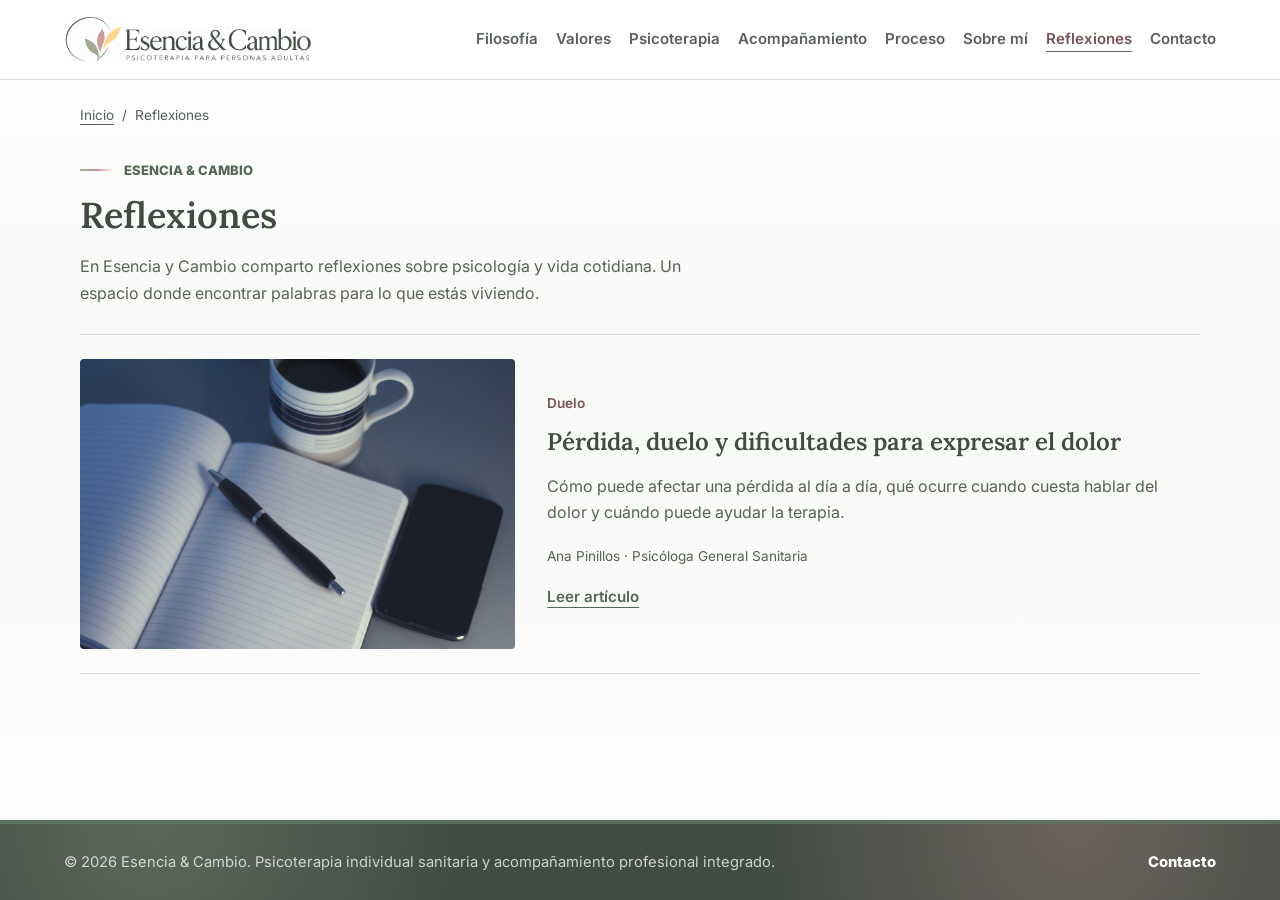
==== reflexiones/index.html @ 80e2c4ee "Añade Reflexiones y mejora la lectura de la web" ====
<!doctype html>
<html lang="es">
  <head>
    <meta charset="utf-8" />
    <meta name="viewport" content="width=device-width, initial-scale=1" />
    <title>Reflexiones sobre psicología y vida cotidiana | Esencia &amp; Cambio</title>
    <meta name="description" content="Reflexiones sobre psicología y vida cotidiana, por Ana Pinillos, Psicóloga General Sanitaria. Un espacio donde encontrar palabras para lo que estás viviendo." />
    <link rel="canonical" href="https://esenciaycambio.com/reflexiones/" />
    <meta property="og:type" content="website" />
    <meta property="og:locale" content="es_ES" />
    <meta property="og:site_name" content="Esencia &amp; Cambio" />
    <meta property="og:title" content="Reflexiones sobre psicología y vida cotidiana | Esencia &amp; Cambio" />
    <meta property="og:description" content="Reflexiones de Ana Pinillos sobre psicología y vida cotidiana. Un espacio donde encontrar palabras para lo que estás viviendo." />
    <meta property="og:url" content="https://esenciaycambio.com/reflexiones/" />
    <meta property="og:image" content="https://esenciaycambio.com/images/foto-cuaderno-proceso.jpg" />
    <meta property="og:image:alt" content="Cuaderno abierto junto a una taza de café." />
    <link rel="preconnect" href="https://fonts.googleapis.com" />
    <link rel="preconnect" href="https://fonts.gstatic.com" crossorigin />
    <link href="https://fonts.googleapis.com/css2?family=Inter:wght@400;500;600;700&family=Lora:wght@500;600&display=swap" rel="stylesheet" />
    <link rel="icon" href="../images/logo-ec-hojas-icono.svg" type="image/svg+xml" />
    <link rel="stylesheet" href="../css/styles-identidad.css?v=20261005" />
    <link rel="stylesheet" href="../css/reflexiones.css?v=20261027" />
    <link rel="stylesheet" href="../css/tipografia.css?v=20261029" />
    <script type="application/ld+json">
      {
        "@context": "https://schema.org",
        "@type": "CollectionPage",
        "@id": "https://esenciaycambio.com/reflexiones/#webpage",
        "url": "https://esenciaycambio.com/reflexiones/",
        "name": "Reflexiones | Esencia & Cambio",
        "description": "Reflexiones de Ana Pinillos sobre psicología y vida cotidiana. Un espacio donde encontrar palabras para lo que estás viviendo.",
        "inLanguage": "es",
        "isPartOf": { "@id": "https://esenciaycambio.com/#website" },
        "mainEntity": {
          "@type": "ItemList",
          "itemListElement": [
            {
              "@type": "ListItem",
              "position": 1,
              "url": "https://esenciaycambio.com/reflexiones/perdida-duelo-expresar-dolor.html",
              "name": "Pérdida, duelo y dificultades para expresar el dolor"
            }
          ]
        }
      }
    </script>
  </head>
  <body class="reflections-page">
    <a class="skip-link" href="#contenido">Saltar al contenido</a>
    <header class="site-header" data-header>
      <a class="brand" href="../index.html" aria-label="Esencia &amp; Cambio. Ir al inicio">
        <img class="brand-logo" src="../images/logo-ec-hojas-horizontal.svg" alt="Esencia &amp; Cambio" />
      </a>
      <button class="menu-toggle" type="button" aria-expanded="false" aria-controls="site-nav">
        <span></span><span></span><span></span>
        <span class="sr-only">Abrir menú</span>
      </button>
      <nav class="site-nav" id="site-nav" aria-label="Navegación principal">
        <a href="../index.html#filosofia">Filosofía</a>
        <a href="../index.html#valores">Valores</a>
        <a href="../index.html#terapia">Psicoterapia</a>
        <a href="../index.html#acompanamiento">Acompañamiento</a>
        <a href="../index.html#proceso">Proceso</a>
        <a href="../index.html#ana">Sobre mí</a>
        <a href="index.html" aria-current="page">Reflexiones</a>
        <a href="../index.html#contacto">Contacto</a>
      </nav>
    </header>
    <main class="reading-main" id="contenido">
      <nav class="breadcrumbs" aria-label="Ruta de navegación">
        <ol>
          <li><a href="../index.html">Inicio</a></li>
          <li aria-current="page">Reflexiones</li>
        </ol>
      </nav>
      <header class="reflections-page-header">
        <p class="section-kicker">Esencia &amp; Cambio</p>
        <h1>Reflexiones</h1>
        <p>En Esencia y Cambio comparto reflexiones sobre psicología y vida cotidiana. Un espacio donde encontrar palabras para lo que estás viviendo.</p>
      </header>
      <article class="reflection-feature" aria-labelledby="reflection-title">
        <a class="reflection-feature-image" href="perdida-duelo-expresar-dolor.html" tabindex="-1" aria-hidden="true">
          <img src="../images/foto-cuaderno-proceso.jpg" alt="" width="1280" height="850" />
        </a>
        <div class="reflection-feature-copy">
          <p class="reflection-category">Duelo</p>
          <h2 id="reflection-title"><a href="perdida-duelo-expresar-dolor.html">Pérdida, duelo y dificultades para expresar el dolor</a></h2>
          <p>Cómo puede afectar una pérdida al día a día, qué ocurre cuando cuesta hablar del dolor y cuándo puede ayudar la terapia.</p>
          <p class="reflection-author">Ana Pinillos · Psicóloga General Sanitaria</p>
          <a class="reading-link" href="perdida-duelo-expresar-dolor.html">Leer artículo<span class="sr-only">: Pérdida, duelo y dificultades para expresar el dolor</span></a>
        </div>
      </article>
    </main>
    <footer class="site-footer">
      <p>© <span data-year></span> Esencia &amp; Cambio. Psicoterapia individual sanitaria y acompañamiento profesional integrado.</p>
      <a href="../index.html#contacto">Contacto</a>
    </footer>
    <script src="../js/script.js"></script>
  </body>
</html>
---- css/styles-identidad.css ----
﻿:root {
  --ink: #414b43;
  --muted: #59615a;
  --soft: #eef2ee;
  --paper: #f7f9f6;
  --white: #ffffff;
  --sage: #e8eee3;
  --aqua: #ffda83;
  --teal: #536757;
  --clay: #617465;
  --gold: #a6b09b;
  --rose: #fff3d8;
  --line: rgba(65, 75, 67, 0.14);
  --shadow: 0 24px 60px rgba(65, 75, 67, 0.12);
  --radius: 8px;
  font-family: "Inter", system-ui, -apple-system, BlinkMacSystemFont, "Segoe UI", sans-serif;
  color: var(--ink);
  background: var(--paper);
}

* {
  box-sizing: border-box;
}

html {
  scroll-behavior: smooth;
}

body {
  margin: 0;
  background: var(--paper);
  color: var(--ink);
  line-height: 1.6;
  overflow-x: hidden;
}

img {
  display: block;
  max-width: 100%;
}

a {
  color: inherit;
}

.sr-only {
  position: absolute;
  width: 1px;
  height: 1px;
  overflow: hidden;
  clip: rect(0, 0, 0, 0);
  white-space: nowrap;
}

.site-header {
  position: sticky;
  top: 0;
  z-index: 20;
  display: flex;
  align-items: center;
  justify-content: space-between;
  min-height: 72px;
  padding: 14px clamp(18px, 5vw, 64px);
  background: rgba(247, 249, 246, 0.94);
  border-bottom: 1px solid transparent;
  backdrop-filter: blur(18px);
  transition: border-color 180ms ease, box-shadow 180ms ease;
}

.site-header.is-scrolled {
  border-color: var(--line);
  box-shadow: 0 10px 30px rgba(65, 75, 67, 0.08);
}

.brand {
  display: inline-flex;
  align-items: center;
  text-decoration: none;
  font-weight: 700;
  letter-spacing: 0;
}

.brand-logo {
  display: block;
  width: clamp(190px, 20vw, 250px);
  height: auto;
}

.brand-word {
  font-family: "Lora", Georgia, serif;
  color: var(--ink);
  font-size: clamp(1.1rem, 2vw, 1.42rem);
  line-height: 1;
}

.brand-word span {
  color: var(--gold);
  font-family: "Inter", system-ui, sans-serif;
  font-weight: 800;
}

.site-nav {
  display: flex;
  align-items: center;
  gap: 24px;
  color: var(--muted);
  font-size: 0.94rem;
  font-weight: 600;
}

.site-nav a {
  text-decoration: none;
}

.site-nav a:hover {
  color: var(--gold);
}

.menu-toggle {
  display: none;
  width: 42px;
  height: 42px;
  border: 1px solid rgba(97, 116, 101, 0.42);
  border-radius: var(--radius);
  background: rgba(247, 249, 246, 0.96);
  align-items: center;
  justify-content: center;
  flex-direction: column;
  gap: 5px;
  box-shadow: 0 8px 22px rgba(65, 75, 67, 0.12);
}

.menu-toggle span:not(.sr-only) {
  width: 18px;
  height: 2px;
  background: var(--ink);
}

.hero {
  position: relative;
  min-height: calc(100vh - 72px);
  display: grid;
  grid-template-columns: minmax(0, 1fr);
  align-items: end;
  padding: clamp(80px, 12vh, 140px) clamp(18px, 5vw, 64px) clamp(28px, 6vw, 64px);
  overflow: hidden;
  isolation: isolate;
}

.hero::after {
  content: "";
  position: absolute;
  inset: 0;
  z-index: -1;
  background:
    linear-gradient(90deg, rgba(247, 249, 246, 0.99) 0%, rgba(247, 249, 246, 0.94) 48%, rgba(247, 249, 246, 0.28) 100%),
    linear-gradient(0deg, rgba(65, 75, 67, 0.16), rgba(97, 116, 101, 0.12));
}

.hero-media {
  position: absolute;
  inset: 0;
  z-index: -2;
  background: var(--sage);
}

.hero-media img {
  width: 100%;
  height: 100%;
  object-fit: cover;
  object-position: center;
  filter: saturate(1.06) contrast(1.08);
}

.hero-content {
  width: min(760px, 100%);
  min-width: 0;
  padding-bottom: clamp(40px, 8vh, 96px);
}

.eyebrow,
.section-kicker {
  margin: 0 0 14px;
  color: var(--teal);
  font-size: 0.82rem;
  font-weight: 800;
  letter-spacing: 0.08em;
  text-transform: uppercase;
}

h1,
h2,
h3,
p {
  margin-top: 0;
  overflow-wrap: break-word;
}

h1,
h2 {
  font-family: "Lora", Georgia, serif;
  line-height: 1.08;
  font-weight: 600;
  letter-spacing: 0;
  overflow-wrap: anywhere;
}

h1 {
  max-width: 760px;
  margin-bottom: 24px;
  font-size: clamp(3rem, 8vw, 6.8rem);
}

h2 {
  font-size: clamp(1.9rem, 3.6vw, 3.25rem);
}

h3 {
  font-size: 1.1rem;
  line-height: 1.3;
}

.hero-copy {
  max-width: 650px;
  margin-bottom: 30px;
  color: var(--muted);
  font-size: clamp(1.05rem, 2vw, 1.25rem);
}

.hero-actions {
  display: flex;
  flex-wrap: wrap;
  gap: 12px;
}

.button {
  display: inline-flex;
  align-items: center;
  justify-content: center;
  min-height: 48px;
  padding: 0 20px;
  border: 1px solid transparent;
  border-radius: var(--radius);
  font-weight: 800;
  text-decoration: none;
  text-align: center;
  cursor: pointer;
  transition: transform 160ms ease, background 160ms ease, border-color 160ms ease;
}

.button:hover {
  transform: translateY(-1px);
}

.button.primary {
  background: var(--ink);
  color: white;
}

.button.secondary {
  background: rgba(247, 249, 246, 0.94);
  border-color: rgba(97, 116, 101, 0.38);
  color: var(--ink);
}

.button.dark {
  background: var(--ink);
  color: white;
  white-space: nowrap;
}

.hero-note {
  position: absolute;
  right: clamp(18px, 5vw, 64px);
  bottom: clamp(20px, 4vw, 44px);
  width: min(360px, calc(100% - 36px));
  padding: 18px;
  border-left: 4px solid var(--clay);
  background: linear-gradient(135deg, rgba(247, 249, 246, 0.98), rgba(232, 238, 227, 0.88));
  box-shadow: var(--shadow);
}

.hero-note strong,
.hero-note span {
  display: block;
}

.hero-note span {
  color: var(--muted);
}

.section {
  padding: clamp(56px, 8vw, 104px) clamp(18px, 5vw, 64px);
}

.sheet {
  padding-block: clamp(56px, 8vw, 96px);
}

.sheet-divider {
  height: 1px;
  margin: clamp(34px, 5vw, 58px) 0;
  background: linear-gradient(90deg, transparent, rgba(97, 116, 101, 0.65), transparent);
}

.intro-grid {
  display: grid;
  grid-template-columns: minmax(0, 1.1fr) minmax(280px, 0.9fr);
  gap: clamp(28px, 6vw, 88px);
  align-items: start;
}

.intro-grid > *,
.therapy > *,
.about > *,
.contact > *,
.workspace > *,
.services-layout > * {
  min-width: 0;
}

.workspace {
  display: grid;
  grid-template-columns: minmax(0, 0.95fr) minmax(300px, 0.8fr);
  gap: clamp(28px, 6vw, 88px);
  align-items: center;
  background:
    linear-gradient(135deg, rgba(97, 116, 101, 0.14) 0%, rgba(232, 238, 227, 0.36) 42%, rgba(255, 255, 255, 0.9) 100%),
    var(--paper);
}

.workspace-photo,
.section-photo,
.about-photo {
  position: relative;
  overflow: hidden;
  margin: 0;
  border-radius: var(--radius);
  background: var(--ink);
  box-shadow: var(--shadow);
}

.workspace-photo img,
.section-photo img,
.about-photo img {
  width: 100%;
  height: 100%;
  min-height: 340px;
  object-fit: cover;
  filter: saturate(1.04) contrast(1.04);
}

.workspace-photo::after,
.section-photo::after,
.about-photo::after {
  content: "";
  position: absolute;
  inset: 0;
  background: linear-gradient(180deg, rgba(65, 75, 67, 0), rgba(65, 75, 67, 0.26));
  pointer-events: none;
}

figcaption {
  position: absolute;
  left: 16px;
  bottom: 14px;
  z-index: 1;
  width: min(330px, calc(100% - 32px));
  color: rgba(255, 255, 255, 0.82);
  font-size: 0.78rem;
  line-height: 1.35;
}

.workspace-copy p {
  color: var(--muted);
  font-size: 1.06rem;
}

.workspace-points {
  display: flex;
  flex-wrap: wrap;
  gap: 10px;
  margin-top: 24px;
}

.workspace-points span {
  padding: 9px 12px;
  border-radius: 999px;
  background: var(--paper);
  color: var(--teal);
  font-size: 0.9rem;
  font-weight: 800;
}

.intro-grid p,
.section-heading p,
.therapy-copy p,
.about p,
.contact-copy p {
  color: var(--muted);
  font-size: 1.05rem;
}

.band {
  background:
    linear-gradient(145deg, rgba(232, 238, 227, 0.44) 0%, rgba(97, 116, 101, 0.12) 36%, rgba(255, 255, 255, 0.94) 100%),
    var(--paper);
}

.services-layout {
  display: grid;
  grid-template-columns: minmax(0, 1fr) minmax(260px, 420px);
  gap: clamp(24px, 5vw, 64px);
  align-items: end;
  margin-bottom: 42px;
}

.section-heading {
  width: min(850px, 100%);
  margin-bottom: 42px;
}

.section-heading.compact {
  margin-bottom: 32px;
}

.services-layout .section-heading {
  margin-bottom: 0;
}

.section-photo.small img {
  min-height: 300px;
}

.cards {
  display: grid;
  gap: 18px;
}

.cards.three {
  grid-template-columns: repeat(3, minmax(0, 1fr));
}

.cards.two {
  grid-template-columns: repeat(2, minmax(0, 1fr));
  margin-top: 18px;
}

.card {
  min-height: 292px;
  padding: 26px;
  border: 1px solid var(--line);
  border-radius: var(--radius);
  background:
    linear-gradient(180deg, rgba(255, 255, 255, 0.96), rgba(247, 249, 246, 0.88)),
    var(--white);
}

.card.low {
  min-height: 220px;
}

.service-duo {
  display: grid;
  grid-template-columns: repeat(2, minmax(0, 1fr));
  gap: 18px;
}

.service-card {
  min-height: 360px;
  padding: clamp(24px, 4vw, 36px);
  border: 1px solid var(--line);
  border-radius: var(--radius);
  background:
    linear-gradient(180deg, rgba(255, 255, 255, 0.96), rgba(247, 249, 246, 0.9)),
    var(--white);
  box-shadow: 0 18px 42px rgba(65, 75, 67, 0.08);
}

.service-card h3 {
  margin-bottom: 16px;
  font-family: "Lora", Georgia, serif;
  font-size: clamp(1.35rem, 2vw, 1.82rem);
  line-height: 1.14;
}

.service-card p {
  color: var(--muted);
  font-size: 1.02rem;
}

.service-tag {
  display: inline-flex;
  margin-bottom: 30px;
  color: var(--clay);
  font-weight: 800;
  letter-spacing: 0.06em;
  text-transform: uppercase;
  font-size: 0.78rem;
}

.service-list {
  display: grid;
  gap: 10px;
  margin: 24px 0 0;
  padding: 0;
  list-style: none;
}

.service-list li {
  padding-left: 18px;
  border-left: 3px solid rgba(97, 116, 101, 0.48);
  color: var(--muted);
}

.card-number {
  display: inline-flex;
  margin-bottom: 42px;
  color: var(--clay);
  font-weight: 800;
}

.card p,
.steps p,
.therapy-panel li,
.access-strip p,
.form-note {
  color: var(--muted);
}

.access-strip {
  display: flex;
  align-items: center;
  justify-content: space-between;
  gap: 24px;
  margin-top: 22px;
  padding: 26px;
  border-radius: var(--radius);
  border: 1px solid rgba(97, 116, 101, 0.24);
  background: linear-gradient(135deg, rgba(255, 255, 255, 0.96), rgba(232, 238, 227, 0.72) 54%, rgba(247, 249, 246, 0.96));
}

.philosophy {
  background:
    linear-gradient(135deg, rgba(97, 116, 101, 0.16) 0%, rgba(255, 255, 255, 0.92) 62%),
    var(--paper);
}

.values {
  background:
    linear-gradient(135deg, rgba(232, 238, 227, 0.56) 0%, rgba(97, 116, 101, 0.14) 45%, rgba(255, 255, 255, 0.94) 100%),
    var(--paper);
}

.value-grid,
.trust-grid {
  display: grid;
  grid-template-columns: repeat(5, minmax(0, 1fr));
  gap: 1px;
  overflow: hidden;
  border: 1px solid var(--line);
  border-radius: var(--radius);
  background: var(--line);
}

.value-grid article,
.trust-grid article {
  min-height: 216px;
  padding: 24px;
  background:
    linear-gradient(180deg, rgba(255, 255, 255, 0.96), rgba(247, 249, 246, 0.82)),
    var(--white);
}

.value-grid span {
  display: inline-flex;
  margin-bottom: 34px;
  color: var(--clay);
  font-weight: 800;
}

.value-grid h3,
.trust-grid h3 {
  margin-bottom: 10px;
}

.value-grid p,
.trust-grid p {
  color: var(--muted);
}

.quote-row {
  display: grid;
  grid-template-columns: minmax(0, 1fr) minmax(260px, 420px);
  gap: clamp(24px, 5vw, 64px);
  align-items: stretch;
}

blockquote {
  margin: 0;
  padding: clamp(28px, 5vw, 46px);
  border-left: 4px solid var(--clay);
  border-radius: var(--radius);
  background: linear-gradient(135deg, rgba(232, 238, 227, 0.58), rgba(255, 255, 255, 0.92));
  color: var(--ink);
  font-family: "Lora", Georgia, serif;
  font-size: clamp(1.35rem, 2.4vw, 2.18rem);
  line-height: 1.16;
}

.reflection-list {
  display: grid;
  gap: 12px;
}

.reflection-list p {
  display: flex;
  align-items: center;
  min-height: 74px;
  margin: 0;
  padding: 18px;
  border: 1px solid var(--line);
  border-radius: var(--radius);
  color: var(--teal);
  font-weight: 800;
  background: linear-gradient(135deg, rgba(232, 238, 227, 0.86), rgba(255, 255, 255, 0.95));
}

.access-strip h3,
.access-strip p {
  margin-bottom: 0;
}

.access-strip h3 {
  margin-bottom: 6px;
}

.process {
  background:
    linear-gradient(145deg, rgba(232, 238, 227, 0.4) 0%, rgba(97, 116, 101, 0.12) 42%, rgba(255, 255, 255, 0.95) 100%),
    var(--paper);
}

.steps {
  display: grid;
  grid-template-columns: repeat(4, minmax(0, 1fr));
  gap: 1px;
  border: 1px solid var(--line);
  border-radius: var(--radius);
  overflow: hidden;
  background: var(--line);
}

.steps article {
  min-height: 250px;
  padding: 26px;
  background: var(--paper);
}

.steps span {
  display: inline-flex;
  align-items: center;
  justify-content: center;
  width: 36px;
  height: 36px;
  margin-bottom: 36px;
  border-radius: 50%;
  background: var(--gold);
  color: var(--ink);
  font-weight: 800;
}

.phase-grid {
  display: grid;
  grid-template-columns: repeat(4, minmax(0, 1fr));
  gap: 18px;
}

.phase-grid article {
  position: relative;
  min-height: 252px;
  padding: 28px;
  border-radius: var(--radius);
  border: 1px solid var(--line);
  background:
    linear-gradient(180deg, rgba(255, 255, 255, 0.94), rgba(232, 238, 227, 0.3)),
    var(--white);
  overflow: hidden;
}

.phase-grid article::after {
  content: "";
  position: absolute;
  right: -42px;
  bottom: -42px;
  width: 130px;
  height: 130px;
  border: 1px solid rgba(166, 176, 155, 0.55);
  border-radius: 50%;
}

.phase-grid span {
  display: inline-flex;
  margin-bottom: 42px;
  color: var(--clay);
  font-weight: 800;
}

.phase-grid p {
  color: var(--muted);
}

.method-strip {
  display: grid;
  grid-template-columns: repeat(3, minmax(0, 1fr));
  gap: 1px;
  overflow: hidden;
  margin-top: 20px;
  border: 1px solid var(--line);
  border-radius: var(--radius);
  background: var(--line);
}

.method-strip article {
  padding: 24px;
  background: var(--ink);
  color: white;
}

.method-strip h3 {
  margin-bottom: 8px;
}

.method-strip p {
  color: rgba(255, 255, 255, 0.88);
}

.therapy {
  display: grid;
  grid-template-columns: minmax(0, 1fr) minmax(280px, 420px);
  gap: clamp(28px, 6vw, 88px);
  align-items: center;
  background:
    linear-gradient(135deg, rgba(232, 238, 227, 0.42) 0%, rgba(255, 255, 255, 0.94) 54%, rgba(232, 238, 227, 0.36) 100%),
    var(--paper);
  color: var(--ink);
}

.therapy .section-kicker {
  color: var(--teal);
}

.therapy-copy p {
  color: var(--muted);
}

.therapy-panel {
  padding: 18px 24px 26px;
  border: 1px solid var(--line);
  border-radius: var(--radius);
  background:
    linear-gradient(180deg, rgba(255, 255, 255, 0.98), rgba(247, 249, 246, 0.92)),
    var(--white);
  box-shadow: var(--shadow);
}

.therapy-illustration {
  margin: 0 0 20px;
  border-radius: var(--radius);
  overflow: hidden;
  border: 1px solid rgba(97, 116, 101, 0.16);
}

.therapy-illustration img {
  width: 100%;
  min-height: 220px;
  object-fit: cover;
  object-position: center;
}

.therapy-panel ul {
  margin: 0;
  padding-left: 20px;
}

.therapy-panel li + li {
  margin-top: 12px;
}

.about {
  display: grid;
  grid-template-columns: minmax(280px, 420px) minmax(0, 1fr);
  gap: clamp(28px, 6vw, 88px);
  align-items: center;
}

.trust {
  background:
    linear-gradient(135deg, rgba(232, 238, 227, 0.36) 0%, rgba(255, 255, 255, 0.9) 58%, rgba(232, 238, 227, 0.34) 100%),
    var(--paper);
}

.trust-grid {
  grid-template-columns: repeat(3, minmax(0, 1fr));
}

.trust-grid article {
  min-height: 220px;
}

.about-photo img {
  min-height: 520px;
  object-position: center;
}

.credentials {
  display: flex;
  flex-wrap: wrap;
  gap: 10px;
  margin-top: 24px;
}

.credentials span {
  padding: 8px 12px;
  border: 1px solid var(--line);
  border-radius: 999px;
  background: var(--paper);
  color: var(--teal);
  font-size: 0.9rem;
  font-weight: 800;
}

.contact {
  display: grid;
  grid-template-columns: minmax(0, 0.8fr) minmax(320px, 0.9fr);
  gap: clamp(28px, 6vw, 88px);
  background:
    linear-gradient(135deg, rgba(97, 116, 101, 0.18) 0%, rgba(232, 238, 227, 0.32) 46%, rgba(255, 255, 255, 0.96) 100%),
    var(--paper);
}

.contact-details {
  display: grid;
  gap: 8px;
  margin-top: 28px;
  color: var(--ink);
  font-weight: 800;
}

.contact-form {
  display: grid;
  gap: 16px;
  padding: 28px;
  border: 1px solid var(--line);
  border-radius: var(--radius);
  background:
    linear-gradient(180deg, rgba(255, 255, 255, 0.98), rgba(247, 249, 246, 0.88)),
    var(--white);
  box-shadow: var(--shadow);
}

label {
  display: grid;
  gap: 7px;
  font-size: 0.92rem;
  font-weight: 800;
}

input,
select,
textarea {
  width: 100%;
  border: 1px solid var(--line);
  border-radius: var(--radius);
  background: white;
  color: var(--ink);
  font: inherit;
  padding: 13px 12px;
}

textarea {
  resize: vertical;
}

input:focus,
select:focus,
textarea:focus {
  outline: 3px solid rgba(97, 116, 101, 0.28);
  border-color: var(--teal);
}

.form-note {
  margin-bottom: 0;
  font-size: 0.9rem;
}

.site-footer {
  display: flex;
  align-items: center;
  justify-content: space-between;
  gap: 18px;
  padding: 26px clamp(18px, 5vw, 64px);
  background: var(--ink);
  color: rgba(255, 255, 255, 0.75);
  font-size: 0.92rem;
}

.site-footer p {
  margin: 0;
}

.site-footer a {
  color: white;
  font-weight: 800;
  text-decoration: none;
}

@media (max-width: 980px) {
  .site-nav {
    position: absolute;
    top: 72px;
    left: 18px;
    right: 18px;
    display: none;
    flex-direction: column;
    align-items: stretch;
    gap: 0;
    padding: 8px;
    border: 1px solid var(--line);
    border-radius: var(--radius);
    background: var(--paper);
    box-shadow: var(--shadow);
  }

  .site-nav.is-open {
    display: flex;
  }

  .site-nav a {
    padding: 12px;
  }

  .menu-toggle {
    display: inline-flex;
  }

  .hero {
    min-height: 760px;
  }

  .hero::after {
    background:
      linear-gradient(180deg, rgba(255, 255, 255, 0.97) 0%, rgba(255, 255, 255, 0.86) 58%, rgba(255, 255, 255, 0.55) 100%),
      linear-gradient(0deg, rgba(65, 75, 67, 0.24), rgba(65, 75, 67, 0));
  }

  .hero-content {
    padding-bottom: 150px;
  }

  .intro-grid,
  .workspace,
  .services-layout,
  .therapy,
  .about,
  .contact {
    grid-template-columns: 1fr;
  }

  .cards.three,
  .cards.two,
  .service-duo,
  .value-grid,
  .trust-grid,
  .phase-grid,
  .method-strip,
  .steps {
    grid-template-columns: repeat(2, minmax(0, 1fr));
  }

  .quote-row {
    grid-template-columns: 1fr;
  }
}

@media (max-width: 680px) {
  .brand-logo {
    width: 190px;
  }

  .brand-word {
    font-size: 1.08rem;
  }

  .hero {
    min-height: 720px;
    padding-top: 64px;
  }

  .hero-content,
  .intro-grid > *,
  .workspace > *,
  .services-layout > *,
  .therapy > *,
  .about > *,
  .contact > * {
    width: 100%;
    max-width: 318px;
  }

  h1 {
    font-size: 2.75rem;
  }

  h2 {
    font-size: 2rem;
  }

  .eyebrow,
  .section-kicker {
    font-size: 0.76rem;
    overflow-wrap: anywhere;
  }

  .hero-actions,
  .access-strip,
  .site-footer {
    align-items: stretch;
    flex-direction: column;
  }

  .hero-note {
    left: 18px;
    right: auto;
    width: min(318px, calc(100vw - 48px));
  }

  .menu-toggle {
    position: fixed;
    top: 15px;
    right: 18px;
    z-index: 30;
  }

  .cards.three,
  .cards.two,
  .service-duo,
  .value-grid,
  .trust-grid,
  .phase-grid,
  .method-strip,
  .steps {
    grid-template-columns: 1fr;
  }

  .card,
  .service-card,
  .value-grid article,
  .trust-grid article,
  .phase-grid article,
  .steps article {
    min-height: auto;
  }

  .card-number,
  .phase-grid span,
  .steps span {
    margin-bottom: 20px;
  }

  .contact-form,
  .therapy-panel,
  .access-strip {
    padding: 20px;
  }

  .workspace-photo img,
  .section-photo img,
  .about-photo img {
    min-height: 260px;
  }

  figcaption {
    position: static;
    width: auto;
    padding: 12px 14px;
    background: rgba(65, 75, 67, 0.92);
  }
}
/* Refuerzo visual negro y oro - julio 2026 */
:root {
  --ink: #414b43;
  --muted: #59615a;
  --soft: #eef2ee;
  --paper: #f7f9f6;
  --white: #ffffff;
  --sage: #e8eee3;
  --teal: #536757;
  --clay: #617465;
  --gold: #a6b09b;
  --line: rgba(65, 75, 67, 0.18);
  --shadow: 0 22px 54px rgba(65, 75, 67, 0.16);
}

body {
  background:
    linear-gradient(180deg, #ffffff 0%, #f7f9f6 44%, #ffffff 100%);
}

.site-header {
  background: rgba(255, 255, 255, 0.96);
  border-bottom-color: rgba(97, 116, 101, 0.26);
}

.site-header.is-scrolled {
  border-color: rgba(97, 116, 101, 0.38);
  box-shadow: 0 12px 34px rgba(65, 75, 67, 0.12);
}

.hero::after {
  background:
    linear-gradient(90deg, rgba(255, 255, 255, 0.96) 0%, rgba(255, 255, 255, 0.86) 45%, rgba(255, 255, 255, 0.16) 100%),
    linear-gradient(0deg, rgba(65, 75, 67, 0.22), rgba(97, 116, 101, 0.1));
}

.hero-content {
  position: relative;
}

.hero-content::before {
  content: "";
  position: absolute;
  left: 0;
  top: -22px;
  width: 112px;
  height: 4px;
  background: linear-gradient(90deg, var(--gold), rgba(97, 116, 101, 0));
}

.hero .eyebrow {
  color: #536757;
}

.button.primary,
.button.dark {
  background: linear-gradient(135deg, #414b43 0%, #414b43 100%);
  border-color: rgba(97, 116, 101, 0.48);
  box-shadow: 0 12px 28px rgba(65, 75, 67, 0.18);
}

.button.secondary {
  background: rgba(255, 255, 255, 0.9);
  border-color: rgba(97, 116, 101, 0.58);
  box-shadow: 0 10px 24px rgba(65, 75, 67, 0.08);
}

.section-kicker {
  display: inline-flex;
  align-items: center;
  gap: 10px;
  color: #536757;
}

.section-kicker::before {
  content: "";
  width: 34px;
  height: 2px;
  background: linear-gradient(90deg, var(--gold), rgba(97, 116, 101, 0));
}

.section-heading {
  position: relative;
  padding-left: clamp(16px, 2vw, 24px);
  border-left: 4px solid rgba(97, 116, 101, 0.82);
}

.section-heading h2,
.intro-grid h2,
.workspace-copy h2,
.about h2,
.contact-copy h2 {
  color: #414b43;
}

.sheet {
  background: linear-gradient(180deg, #ffffff 0%, #f7f9f6 100%);
}

.sheet-divider {
  height: 2px;
  background: linear-gradient(90deg, transparent, rgba(97, 116, 101, 0.92), rgba(65, 75, 67, 0.22), transparent);
}

.workspace {
  padding: clamp(22px, 4vw, 36px);
  border: 1px solid rgba(97, 116, 101, 0.26);
  border-left: 5px solid rgba(97, 116, 101, 0.8);
  background:
    linear-gradient(135deg, rgba(255, 255, 255, 0.98) 0%, rgba(232, 238, 227, 0.68) 48%, rgba(255, 255, 255, 0.96) 100%);
  box-shadow: 0 18px 46px rgba(65, 75, 67, 0.09);
}

.workspace-points span,
.credentials span {
  background: #414b43;
  color: #ffffff;
  border-color: rgba(97, 116, 101, 0.42);
}

.band,
.process,
.trust,
.contact,
.philosophy {
  border-top: 1px solid rgba(97, 116, 101, 0.22);
  border-bottom: 1px solid rgba(65, 75, 67, 0.06);
}

.band {
  background:
    linear-gradient(90deg, rgba(65, 75, 67, 0.96) 0, rgba(65, 75, 67, 0.96) 10px, transparent 10px),
    linear-gradient(145deg, rgba(255, 255, 255, 0.98) 0%, rgba(232, 238, 227, 0.54) 48%, rgba(255, 255, 255, 0.94) 100%);
}

.process {
  background:
    linear-gradient(180deg, #ffffff 0%, rgba(232, 238, 227, 0.52) 100%);
}

.trust,
.contact {
  background:
    linear-gradient(135deg, rgba(255, 255, 255, 0.98) 0%, rgba(232, 238, 227, 0.5) 56%, rgba(255, 255, 255, 0.98) 100%);
}

.service-card,
.value-grid article,
.trust-grid article,
.phase-grid article,
.contact-form {
  background:
    linear-gradient(180deg, rgba(255, 255, 255, 1), rgba(247, 249, 246, 0.96));
  border-color: rgba(65, 75, 67, 0.14);
  box-shadow: 0 16px 38px rgba(65, 75, 67, 0.1);
}

.service-card,
.contact-form {
  border-top: 4px solid rgba(97, 116, 101, 0.88);
}

.service-card h3,
.value-grid h3,
.trust-grid h3,
.phase-grid h3,
.method-strip h3 {
  color: #414b43;
}

.service-tag,
.value-grid span,
.phase-grid span,
.card-number {
  color: #536757;
}

.service-list li {
  border-left-color: rgba(97, 116, 101, 0.86);
}

.value-grid,
.trust-grid,
.method-strip {
  border-color: rgba(97, 116, 101, 0.28);
  background: rgba(97, 116, 101, 0.28);
}

.value-grid span,
.phase-grid span {
  display: inline-flex;
  align-items: center;
  justify-content: center;
  min-width: 38px;
  height: 38px;
  padding: 0 10px;
  border: 1px solid rgba(97, 116, 101, 0.42);
  background: #414b43;
  color: #e8eee3;
}

blockquote {
  border-left-color: rgba(97, 116, 101, 0.92);
  background:
    linear-gradient(135deg, rgba(65, 75, 67, 0.96), rgba(65, 75, 67, 0.96));
  color: #ffffff;
  box-shadow: 0 18px 42px rgba(65, 75, 67, 0.16);
}

.reflection-list p {
  background: #ffffff;
  border-color: rgba(97, 116, 101, 0.36);
  color: #414b43;
  box-shadow: 0 12px 28px rgba(65, 75, 67, 0.08);
}

.access-strip {
  border-color: rgba(97, 116, 101, 0.38);
  background:
    linear-gradient(135deg, #414b43 0%, #526757 100%);
  color: #ffffff;
  box-shadow: 0 20px 44px rgba(65, 75, 67, 0.16);
}

.access-strip p {
  color: rgba(255, 255, 255, 0.82);
}

.access-strip .button.dark {
  background: linear-gradient(135deg, #e8eee3, #a6b09b);
  color: #414b43;
  border-color: transparent;
  box-shadow: none;
}

.phase-grid article::after {
  border-color: rgba(97, 116, 101, 0.72);
}

.method-strip article {
  background: linear-gradient(135deg, #414b43 0%, #526757 100%);
}

.contact-details a,
.contact-details span {
  display: inline-flex;
  width: fit-content;
  padding: 8px 12px;
  border-left: 3px solid rgba(97, 116, 101, 0.9);
  background: rgba(255, 255, 255, 0.72);
}

input,
select,
textarea {
  background: #ffffff;
  border-color: rgba(65, 75, 67, 0.2);
}

.site-footer {
  border-top: 4px solid rgba(97, 116, 101, 0.82);
}

@media (max-width: 980px) {
  .hero::after {
    background:
      linear-gradient(180deg, rgba(255, 255, 255, 0.97) 0%, rgba(255, 255, 255, 0.88) 58%, rgba(255, 255, 255, 0.62) 100%),
      linear-gradient(0deg, rgba(65, 75, 67, 0.2), rgba(65, 75, 67, 0));
  }

  .band {
    background:
      linear-gradient(180deg, rgba(65, 75, 67, 0.96) 0, rgba(65, 75, 67, 0.96) 8px, transparent 8px),
      linear-gradient(145deg, rgba(255, 255, 255, 0.98) 0%, rgba(232, 238, 227, 0.54) 100%);
  }
}
/* Acentos sutiles verde y malva - julio 2026 */
:root {
  --sage-accent: #617465;
  --sage-soft: rgba(97, 116, 101, 0.22);
  --mauve-accent: #c79598;
  --mauve-soft: rgba(199, 149, 152, 0.2);
}

.button.primary,
.button.dark {
  background:
    radial-gradient(circle at 82% 18%, rgba(199, 149, 152, 0.24), transparent 32%),
    linear-gradient(135deg, #414b43 0%, #526757 52%, #526757 100%);
  border-color: rgba(97, 116, 101, 0.5);
}

.band {
  background:
    linear-gradient(90deg, #414b43 0, #526757 5px, #765457 10px, transparent 10px),
    linear-gradient(145deg, rgba(255, 255, 255, 0.98) 0%, rgba(232, 238, 227, 0.54) 48%, rgba(255, 255, 255, 0.94) 100%);
}

.workspace-points span,
.credentials span,
.value-grid span,
.phase-grid span {
  background:
    linear-gradient(135deg, #414b43 0%, #526757 58%, #674d50 100%);
  border-color: rgba(97, 116, 101, 0.38);
  box-shadow: inset 0 1px 0 rgba(255, 255, 255, 0.08);
}

blockquote {
  position: relative;
  background:
    radial-gradient(circle at 18% 18%, rgba(97, 116, 101, 0.34), transparent 34%),
    radial-gradient(circle at 86% 12%, rgba(199, 149, 152, 0.24), transparent 32%),
    linear-gradient(135deg, rgba(65, 75, 67, 0.98), rgba(65, 75, 67, 0.98));
  border-left-color: rgba(97, 116, 101, 0.9);
}

blockquote::after {
  content: "";
  position: absolute;
  right: 20px;
  bottom: 18px;
  width: 86px;
  height: 2px;
  background: linear-gradient(90deg, transparent, rgba(199, 149, 152, 0.78), rgba(97, 116, 101, 0.72));
}

.access-strip {
  background:
    radial-gradient(circle at 10% 10%, rgba(97, 116, 101, 0.34), transparent 32%),
    radial-gradient(circle at 88% 18%, rgba(199, 149, 152, 0.26), transparent 30%),
    linear-gradient(135deg, #414b43 0%, #526757 48%, #526757 100%);
  border-color: rgba(97, 116, 101, 0.42);
}

.method-strip article {
  background:
    radial-gradient(circle at 86% 16%, rgba(97, 116, 101, 0.3), transparent 32%),
    linear-gradient(135deg, #414b43 0%, #526757 100%);
}

.method-strip article:nth-child(2) {
  background:
    radial-gradient(circle at 86% 16%, rgba(199, 149, 152, 0.28), transparent 32%),
    linear-gradient(135deg, #414b43 0%, #674d50 100%);
}

.method-strip article:nth-child(3) {
  background:
    radial-gradient(circle at 86% 16%, rgba(97, 116, 101, 0.2), transparent 32%),
    linear-gradient(135deg, #414b43 0%, #526757 100%);
}

.contact-details a,
.contact-details span {
  border-left-color: rgba(97, 116, 101, 0.85);
  background:
    linear-gradient(90deg, rgba(97, 116, 101, 0.13), rgba(255, 255, 255, 0.78));
}

@media (max-width: 980px) {
  .band {
    background:
      linear-gradient(180deg, #414b43 0, #526757 4px, #765457 8px, transparent 8px),
      linear-gradient(145deg, rgba(255, 255, 255, 0.98) 0%, rgba(232, 238, 227, 0.54) 100%);
  }
}
/* Acentos verde y malva mas visibles - julio 2026 */
:root {
  --sage-accent: #a6b09b;
  --sage-deep: #526757;
  --mauve-accent: #c79598;
  --mauve-deep: #674d50;
}

.button.primary,
.button.dark {
  background:
    linear-gradient(135deg, #414b43 0%, var(--sage-deep) 52%, #526757 100%);
  border-color: rgba(97, 116, 101, 0.56);
}

.band {
  background:
    linear-gradient(90deg, #414b43 0, #414b43 6px, var(--sage-accent) 6px, var(--sage-accent) 11px, var(--mauve-accent) 11px, var(--mauve-accent) 16px, transparent 16px),
    linear-gradient(145deg, rgba(255, 255, 255, 0.98) 0%, rgba(232, 238, 227, 0.54) 48%, rgba(255, 255, 255, 0.94) 100%);
}

blockquote {
  border-left-color: var(--sage-accent);
  background:
    radial-gradient(circle at 18% 18%, rgba(166, 176, 155, 0.48), transparent 36%),
    radial-gradient(circle at 88% 14%, rgba(199, 149, 152, 0.34), transparent 34%),
    linear-gradient(135deg, #414b43 0%, #526757 54%, #526757 100%);
}

.access-strip {
  border-left: 6px solid var(--sage-accent);
  border-top-color: rgba(199, 149, 152, 0.42);
  background:
    radial-gradient(circle at 12% 16%, rgba(166, 176, 155, 0.5), transparent 34%),
    radial-gradient(circle at 90% 18%, rgba(199, 149, 152, 0.38), transparent 32%),
    linear-gradient(135deg, #414b43 0%, #526757 46%, #674d50 78%, #526757 100%);
}

.method-strip article {
  border-top: 5px solid var(--sage-accent);
}

.method-strip article:nth-child(2) {
  border-top-color: var(--mauve-accent);
}

.method-strip article:nth-child(3) {
  border-top-color: var(--gold);
}

.method-strip h3::after,
.access-strip h3::after {
  content: "";
  display: block;
  width: 54px;
  height: 2px;
  margin-top: 10px;
  background: linear-gradient(90deg, var(--sage-accent), var(--mauve-accent), var(--gold));
}

.workspace-points span:nth-child(2),
.credentials span:nth-child(4) {
  background: linear-gradient(135deg, #414b43 0%, var(--sage-deep) 100%);
  border-color: rgba(166, 176, 155, 0.75);
}

.credentials span:nth-child(5),
.value-grid article:nth-child(3) span,
.phase-grid article:nth-child(3) span {
  background: linear-gradient(135deg, #414b43 0%, var(--mauve-deep) 100%);
  border-color: rgba(199, 149, 152, 0.75);
}

.contact-details a,
.contact-details span {
  border-left-color: var(--sage-accent);
  box-shadow: inset 0 0 0 1px rgba(199, 149, 152, 0.12);
}

@media (max-width: 980px) {
  .band {
    background:
      linear-gradient(180deg, #414b43 0, #414b43 4px, var(--sage-accent) 4px, var(--sage-accent) 7px, var(--mauve-accent) 7px, var(--mauve-accent) 10px, transparent 10px),
      linear-gradient(145deg, rgba(255, 255, 255, 0.98) 0%, rgba(232, 238, 227, 0.54) 100%);
  }
}
/* Ajustes finos solicitados - julio 2026 */
:root {
  --sage-bright: #a6b09b;
  --sage-ink: #536757;
  --sage-wash: rgba(97, 116, 101, 0.16);
  --mauve-bright: #c79598;
  --mauve-ink: #765457;
  --mauve-wash: rgba(199, 149, 152, 0.16);
}

.service-duo .service-card:first-child {
  border-top-color: var(--mauve-bright);
}

.service-duo .service-card:first-child .service-tag,
.service-duo .service-card:first-child .service-list li {
  color: var(--mauve-ink);
  border-left-color: rgba(199, 149, 152, 0.78);
}

.service-duo .service-card:first-child .service-tag::before {
  background: var(--mauve-bright);
}

.service-duo .service-card:nth-child(2) {
  border-top-color: var(--sage-bright);
}

.service-duo .service-card:nth-child(2) .service-tag,
.service-duo .service-card:nth-child(2) .service-list li {
  color: var(--sage-ink);
  border-left-color: rgba(97, 116, 101, 0.82);
}

.service-duo .service-card:nth-child(2) .service-tag::before {
  background: var(--sage-bright);
}

.service-tag {
  align-items: center;
  gap: 10px;
}

.service-tag::before {
  content: "";
  width: 32px;
  height: 2px;
  background: var(--gold);
}

.phase-grid span {
  background: linear-gradient(135deg, #674d50 0%, var(--mauve-ink) 100%);
  border-color: rgba(199, 149, 152, 0.78);
  color: #f9eded;
}

.phase-grid article::after {
  border-color: rgba(199, 149, 152, 0.46);
}

.phase-grid article {
  background:
    radial-gradient(circle at 88% 88%, rgba(199, 149, 152, 0.13), transparent 36%),
    linear-gradient(180deg, rgba(255, 255, 255, 1), rgba(247, 249, 246, 0.96));
}

.about {
  grid-template-columns: minmax(260px, 390px) minmax(0, 1fr);
  align-items: center;
}

.about-visuals {
  position: relative;
  display: grid;
  grid-template-columns: minmax(0, 1fr);
  gap: 14px;
  max-width: 390px;
}

.about-visuals .about-photo {
  margin: 0;
}

.profile-photo {
  width: min(100%, 330px);
  justify-self: center;
  border: 1px solid rgba(199, 149, 152, 0.38);
  background: linear-gradient(135deg, rgba(199, 149, 152, 0.16), rgba(255, 255, 255, 0.94));
}

.profile-photo img {
  min-height: 330px;
  aspect-ratio: 1 / 1;
  object-fit: cover;
  object-position: center;
}

.notebook-photo {
  width: min(72%, 250px);
  justify-self: end;
  margin-top: -64px !important;
  border: 1px solid rgba(97, 116, 101, 0.42);
}

.notebook-photo img {
  min-height: 170px;
  aspect-ratio: 4 / 3;
  object-fit: cover;
}

.credentials span {
  background: linear-gradient(135deg, rgba(199, 149, 152, 0.18), rgba(255, 255, 255, 0.9));
  color: var(--mauve-ink);
  border-color: rgba(199, 149, 152, 0.34);
  box-shadow: none;
}

.credentials span:nth-child(2n) {
  background: linear-gradient(135deg, rgba(199, 149, 152, 0.24), rgba(255, 255, 255, 0.88));
}

.trust-intro {
  display: grid;
  grid-template-columns: minmax(0, 1fr) minmax(220px, 360px);
  gap: clamp(22px, 5vw, 56px);
  align-items: center;
  margin-bottom: 34px;
}

.trust-intro .section-heading {
  margin-bottom: 0;
}

.trust-photo {
  position: relative;
  overflow: hidden;
  margin: 0;
  border-radius: var(--radius);
  border: 1px solid rgba(97, 116, 101, 0.28);
  background: var(--ink);
  box-shadow: 0 18px 42px rgba(65, 75, 67, 0.12);
}

.trust-photo img {
  width: 100%;
  min-height: 230px;
  max-height: 310px;
  object-fit: cover;
  object-position: center 42%;
  filter: saturate(0.94) contrast(1.04);
}

.trust-photo::after {
  content: "";
  position: absolute;
  inset: 0;
  background:
    linear-gradient(180deg, transparent 45%, rgba(65, 75, 67, 0.18)),
    linear-gradient(135deg, rgba(97, 116, 101, 0.12), rgba(199, 149, 152, 0.12));
  pointer-events: none;
}

.contact-details {
  margin-top: 30px;
}

.contact-details .contact-email {
  display: inline-flex;
  align-items: center;
  min-height: 52px;
  padding: 12px 16px;
  border: 1px solid rgba(97, 116, 101, 0.46);
  border-left: 6px solid var(--sage-bright);
  border-radius: var(--radius);
  background: linear-gradient(135deg, rgba(97, 116, 101, 0.18), rgba(255, 255, 255, 0.94));
  color: var(--sage-ink);
  font-size: clamp(1.05rem, 2vw, 1.22rem);
  font-weight: 900;
  text-decoration: none;
  box-shadow: 0 14px 32px rgba(83, 103, 87, 0.12);
}

.contact-details .contact-email:hover {
  background: linear-gradient(135deg, rgba(97, 116, 101, 0.24), rgba(255, 255, 255, 0.96));
}

@media (max-width: 980px) {
  .trust-intro,
  .about {
    grid-template-columns: 1fr;
  }

  .about-visuals {
    max-width: 520px;
  }

  .profile-photo {
    width: min(100%, 300px);
  }

  .notebook-photo {
    width: min(68%, 240px);
  }
}

@media (max-width: 680px) {
  .notebook-photo {
    width: min(78%, 230px);
    margin-top: -42px !important;
  }

  .contact-details .contact-email {
    width: 100%;
    justify-content: center;
    text-align: center;
  }
}
/* Ajuste de lectura de fotos personales - julio 2026 */
.profile-photo::after {
  background: linear-gradient(180deg, transparent 72%, rgba(65, 75, 67, 0.08));
}

.notebook-photo::after,
.trust-photo::after {
  background:
    linear-gradient(180deg, transparent 52%, rgba(65, 75, 67, 0.16)),
    linear-gradient(135deg, rgba(97, 116, 101, 0.12), rgba(199, 149, 152, 0.12));
}
/* Cierre de rejillas y foto Sobre mi - julio 2026 */
.value-grid {
  grid-template-columns: repeat(3, minmax(0, 1fr));
}

.value-logo-card {
  display: flex;
  align-items: center;
  justify-content: center;
  min-height: 216px;
  padding: 28px;
  background:
    radial-gradient(circle at 30% 24%, rgba(97, 116, 101, 0.22), transparent 34%),
    radial-gradient(circle at 78% 82%, rgba(199, 149, 152, 0.2), transparent 34%),
    linear-gradient(135deg, #414b43 0%, #526757 48%, #674d50 100%) !important;
}

.value-logo-card img {
  width: min(230px, 82%);
  height: auto;
  filter: drop-shadow(0 10px 24px rgba(0, 0, 0, 0.22));
}

.about {
  grid-template-columns: minmax(180px, 260px) minmax(0, 1fr);
}

.single-profile-photo {
  width: min(240px, 100%);
  justify-self: center;
  align-self: start;
  border: 1px solid rgba(199, 149, 152, 0.34);
  box-shadow: 0 18px 42px rgba(65, 75, 67, 0.12);
}

.single-profile-photo img {
  min-height: 0;
  aspect-ratio: 1 / 1;
  object-fit: cover;
  object-position: center;
}

.single-profile-photo::after {
  background: linear-gradient(180deg, transparent 82%, rgba(65, 75, 67, 0.06));
}

.credentials span,
.credentials span:nth-child(2n),
.credentials span:nth-child(4),
.credentials span:nth-child(5) {
  background: linear-gradient(135deg, rgba(199, 149, 152, 0.2), rgba(255, 255, 255, 0.92));
  color: var(--mauve-ink);
  border: 1px solid rgba(199, 149, 152, 0.34);
  box-shadow: none;
}

.credentials span:nth-child(2),
.credentials span:nth-child(4),
.credentials span:nth-child(6) {
  background: linear-gradient(135deg, rgba(199, 149, 152, 0.28), rgba(255, 255, 255, 0.9));
}

@media (max-width: 980px) {
  .value-grid {
    grid-template-columns: repeat(2, minmax(0, 1fr));
  }

  .method-strip article:last-child,
  .trust-grid article:last-child {
    grid-column: 1 / -1;
  }

  .about {
    grid-template-columns: 1fr;
  }

  .single-profile-photo {
    width: min(220px, 68vw);
    justify-self: start;
  }
}

@media (max-width: 680px) {
  .value-grid {
    grid-template-columns: 1fr;
  }

  .method-strip article:last-child,
  .trust-grid article:last-child {
    grid-column: auto;
  }

  .single-profile-photo {
    width: min(210px, 72vw);
    justify-self: center;
  }
}
/* Tarjeta de cierre de valores - julio 2026 */
.value-logo-card {
  display: grid;
  align-content: center;
  justify-items: start;
  gap: 12px;
  min-height: 216px;
  padding: 26px;
  background:
    linear-gradient(135deg, rgba(255, 255, 255, 0.98) 0%, rgba(97, 116, 101, 0.12) 44%, rgba(199, 149, 152, 0.13) 100%) !important;
  border-top: 4px solid rgba(97, 116, 101, 0.78);
}

.value-logo-card img {
  width: min(210px, 88%);
  height: auto;
  margin-bottom: 8px;
  filter: none;
}

.value-logo-card h3 {
  margin: 0;
  color: var(--mauve-ink);
  font-family: "Lora", Georgia, serif;
  font-size: clamp(1.22rem, 1.8vw, 1.48rem);
  line-height: 1.14;
}

.value-logo-card p {
  margin: 0;
  color: var(--muted);
}
/* Valores con mas presencia - julio 2026 */
.value-grid {
  gap: 12px;
  overflow: visible;
  border: 0;
  background: transparent;
}

.value-grid article:not(.value-logo-card) {
  position: relative;
  min-height: 246px;
  padding: 28px;
  overflow: hidden;
  border: 1px solid rgba(65, 75, 67, 0.16);
  border-top: 6px solid #414b43;
  background:
    linear-gradient(180deg, rgba(255, 255, 255, 1), rgba(247, 249, 246, 0.95));
  box-shadow: 0 18px 40px rgba(65, 75, 67, 0.12);
}

.value-grid article:not(.value-logo-card)::before {
  content: "";
  position: absolute;
  top: 0;
  right: 0;
  width: 42%;
  height: 6px;
  background: linear-gradient(90deg, transparent, var(--gold));
}

.value-grid article:not(.value-logo-card)::after {
  content: "";
  position: absolute;
  right: -36px;
  bottom: -36px;
  width: 118px;
  height: 118px;
  border: 1px solid rgba(97, 116, 101, 0.34);
  border-radius: 50%;
}

.value-grid article:nth-child(2)::before,
.value-grid article:nth-child(5)::before {
  background: linear-gradient(90deg, transparent, var(--sage-bright));
}

.value-grid article:nth-child(3)::before,
.value-grid article:nth-child(4)::before {
  background: linear-gradient(90deg, transparent, var(--mauve-bright));
}

.value-grid article:not(.value-logo-card) span {
  display: inline-flex;
  align-items: center;
  justify-content: center;
  width: 52px;
  height: 52px;
  margin-bottom: 26px;
  border: 1px solid rgba(97, 116, 101, 0.54);
  border-radius: 50%;
  background: linear-gradient(135deg, #414b43 0%, #526757 100%);
  color: #e8eee3;
  font-size: 0.9rem;
  font-weight: 900;
  box-shadow: 0 12px 24px rgba(65, 75, 67, 0.18);
}

.value-grid article:nth-child(2) span,
.value-grid article:nth-child(5) span {
  border-color: rgba(97, 116, 101, 0.72);
  background: linear-gradient(135deg, #414b43 0%, var(--sage-deep) 100%);
  color: #e8eee3;
}

.value-grid article:nth-child(3) span,
.value-grid article:nth-child(4) span {
  border-color: rgba(199, 149, 152, 0.76);
  background: linear-gradient(135deg, #414b43 0%, var(--mauve-deep) 100%);
  color: #f9eded;
}

.value-grid article:not(.value-logo-card) h3 {
  margin-bottom: 12px;
  color: #414b43;
  font-family: "Lora", Georgia, serif;
  font-size: clamp(1.36rem, 2vw, 1.68rem);
  line-height: 1.14;
}

.value-grid article:not(.value-logo-card) p {
  color: #59615a;
  font-size: 1rem;
  line-height: 1.55;
}

.value-logo-card {
  min-height: 246px;
  box-shadow: 0 18px 40px rgba(65, 75, 67, 0.1);
}

@media (max-width: 680px) {
  .value-grid {
    gap: 14px;
  }

  .value-grid article:not(.value-logo-card) {
    min-height: auto;
  }
}
/* Cohesion visual general - julio 2026 */
.section:not(.hero) {
  position: relative;
}

.section:not(.hero)::before {
  content: "";
  position: absolute;
  top: 0;
  left: clamp(18px, 5vw, 64px);
  right: clamp(18px, 5vw, 64px);
  height: 1px;
  background: linear-gradient(90deg, transparent, rgba(97, 116, 101, 0.48), transparent);
}

.section-heading {
  padding-top: 6px;
  padding-bottom: 6px;
}

.section-heading::after {
  content: "";
  display: block;
  width: min(210px, 42%);
  height: 3px;
  margin-top: 18px;
  background: linear-gradient(90deg, #414b43, var(--gold), var(--sage-bright), transparent);
}

.section-heading.compact::after {
  width: min(160px, 38%);
}

.intro-grid,
.workspace,
.services-layout,
.about,
.trust-intro,
.contact {
  position: relative;
}

.intro-grid > p,
.workspace-copy,
.contact-copy {
  padding: clamp(20px, 3vw, 30px);
  border-left: 5px solid rgba(97, 116, 101, 0.72);
  background:
    linear-gradient(135deg, rgba(255, 255, 255, 0.98), rgba(247, 249, 246, 0.7));
  box-shadow: 0 14px 34px rgba(65, 75, 67, 0.07);
}

.workspace-copy {
  border-left-color: var(--sage-bright);
}

.contact-copy {
  border-left-color: var(--sage-bright);
}

.service-card,
.phase-grid article,
.trust-grid article,
.contact-form,
.reflection-list p {
  position: relative;
  overflow: hidden;
  border-top-width: 5px;
}

.service-card::before,
.phase-grid article::before,
.trust-grid article::before,
.contact-form::before,
.reflection-list p::before {
  content: "";
  position: absolute;
  top: 0;
  right: 0;
  width: 38%;
  height: 5px;
  background: linear-gradient(90deg, transparent, var(--gold));
}

.service-card,
.phase-grid article,
.trust-grid article,
.contact-form {
  box-shadow: 0 18px 42px rgba(65, 75, 67, 0.11);
}

.service-card h3,
.phase-grid h3,
.trust-grid h3,
.method-strip h3 {
  font-family: "Lora", Georgia, serif;
  font-size: clamp(1.18rem, 1.8vw, 1.48rem);
  line-height: 1.16;
}

.phase-grid article:nth-child(2)::before,
.trust-grid article:first-child::before {
  background: linear-gradient(90deg, transparent, var(--sage-bright));
}

.phase-grid article:nth-child(3)::before,
.trust-grid article:nth-child(2)::before {
  background: linear-gradient(90deg, transparent, var(--mauve-bright));
}

.method-strip {
  gap: 12px;
  border: 0;
  background: transparent;
  overflow: visible;
}

.method-strip article {
  border-radius: var(--radius);
  box-shadow: 0 18px 42px rgba(65, 75, 67, 0.13);
}

.about .section-kicker,
.contact .section-kicker,
.process .section-kicker,
.trust .section-kicker,
.band .section-kicker {
  color: #536757;
}

.about p,
.contact-copy p,
.trust-grid p,
.phase-grid p,
.service-card p {
  color: #59615a;
}

.site-footer {
  background:
    radial-gradient(circle at 12% 0%, rgba(97, 116, 101, 0.24), transparent 28%),
    radial-gradient(circle at 84% 0%, rgba(199, 149, 152, 0.2), transparent 30%),
    #414b43;
}

@media (max-width: 980px) {
  .intro-grid > p,
  .workspace-copy,
  .contact-copy {
    padding: 22px;
  }
}

@media (max-width: 680px) {
  .section-heading::after {
    width: 62%;
  }
}
/* Version paralela verde - julio 2026 */
:root {
  --gold: #a6b09b;
  --teal: #536757;
  --clay: #617465;
  --sage-bright: #a6b09b;
  --sage-ink: #536757;
  --sage-accent: #a6b09b;
  --sage-deep: #526757;
  --mauve-bright: #a6b09b;
  --mauve-ink: #536757;
  --mauve-deep: #526757;
}

.brand-logo,
.value-logo-card img {
  filter: none;
}

.hero-content::before,
.section-heading::after,
.sheet-divider,
.method-strip h3::after,
.access-strip h3::after {
  background: linear-gradient(90deg, #414b43, #a6b09b, #dfe6d9, transparent);
}

.button.primary,
.button.dark,
.access-strip,
.method-strip article,
blockquote {
  background:
    radial-gradient(circle at 16% 18%, rgba(166, 176, 155, 0.38), transparent 34%),
    linear-gradient(135deg, #414b43 0%, #526757 54%, #526757 100%);
}

.value-grid article:nth-child(3)::before,
.value-grid article:nth-child(4)::before,
.value-grid article:nth-child(5)::before,
.service-duo .service-card:first-child .service-tag::before,
.service-duo .service-card:nth-child(2) .service-tag::before {
  background: #a6b09b;
}

.phase-grid span,
.value-grid article:not(.value-logo-card) span {
  background: linear-gradient(135deg, #414b43 0%, #526757 100%);
  border-color: rgba(166, 176, 155, 0.78);
  color: #e8eee3;
}

.credentials span,
.credentials span:nth-child(2n),
.credentials span:nth-child(4),
.credentials span:nth-child(5) {
  background: linear-gradient(135deg, rgba(166, 176, 155, 0.2), rgba(255, 255, 255, 0.92));
  color: #536757;
  border-color: rgba(166, 176, 155, 0.36);
}

.contact-details .contact-email {
  border-left-color: #a6b09b;
  color: #536757;
  background: linear-gradient(135deg, rgba(166, 176, 155, 0.2), rgba(255, 255, 255, 0.94));
}

.value-logo-card {
  background:
    linear-gradient(135deg, rgba(255, 255, 255, 0.98) 0%, rgba(166, 176, 155, 0.16) 52%, rgba(232, 238, 227, 0.34) 100%) !important;
  border-top-color: rgba(166, 176, 155, 0.85);
}

.value-logo-card h3 {
  color: #536757;
}
/* Verde con acentos malva reales - julio 2026 */
:root {
  --mauve-bright: #c79598;
  --mauve-ink: #765457;
  --mauve-deep: #674d50;
  --mauve-wash: rgba(199, 149, 152, 0.17);
}

.section-heading h2,
.intro-grid h2,
.workspace-copy h2,
.about h2,
.contact-copy h2 {
  color: #765457;
}

.section-heading {
  border-left-color: rgba(199, 149, 152, 0.72);
}

.section-heading::after {
  background: linear-gradient(90deg, #414b43, #c79598, #a6b09b, transparent);
}

.section-kicker::before,
.hero-content::before,
.sheet-divider {
  background: linear-gradient(90deg, #c79598, #a6b09b, transparent);
}

.process .section-heading h2 {
  color: #765457;
}

.process .section-heading::after {
  width: min(260px, 48%);
  background: linear-gradient(90deg, #414b43, #c79598, #a6b09b, transparent);
}

.phase-grid article {
  border-top-color: rgba(199, 149, 152, 0.72);
  background:
    radial-gradient(circle at 88% 88%, rgba(199, 149, 152, 0.16), transparent 36%),
    linear-gradient(180deg, rgba(255, 255, 255, 1), rgba(247, 249, 246, 0.96));
}

.phase-grid span {
  background: linear-gradient(135deg, #414b43 0%, #674d50 100%);
  border-color: rgba(199, 149, 152, 0.82);
  color: #f9eded;
}

.phase-grid article::before,
.phase-grid article:nth-child(2)::before,
.phase-grid article:nth-child(3)::before,
.trust-grid article:nth-child(2)::before {
  background: linear-gradient(90deg, transparent, #c79598);
}

.method-strip article:nth-child(2),
blockquote {
  background:
    radial-gradient(circle at 18% 18%, rgba(199, 149, 152, 0.32), transparent 34%),
    linear-gradient(135deg, #414b43 0%, #526757 54%, #674d50 100%);
}

.method-strip h3::after,
.access-strip h3::after {
  background: linear-gradient(90deg, #c79598, #a6b09b, transparent);
}

.credentials span,
.credentials span:nth-child(2n),
.credentials span:nth-child(4),
.credentials span:nth-child(5) {
  background: linear-gradient(135deg, rgba(199, 149, 152, 0.2), rgba(255, 255, 255, 0.92));
  color: #765457;
  border-color: rgba(199, 149, 152, 0.36);
}

.value-logo-card h3,
.value-grid article:not(.value-logo-card) h3,
.trust-grid h3,
.service-card h3,
.method-strip h3 {
  color: #765457;
}

.service-duo .service-card:first-child {
  border-top-color: #c79598;
}

.service-duo .service-card:first-child .service-tag,
.service-duo .service-card:first-child .service-list li {
  color: #765457;
  border-left-color: rgba(199, 149, 152, 0.76);
}

.service-duo .service-card:first-child .service-tag::before {
  background: #c79598;
}

.site-footer {
  background:
    radial-gradient(circle at 12% 0%, rgba(166, 176, 155, 0.28), transparent 28%),
    radial-gradient(circle at 84% 0%, rgba(199, 149, 152, 0.32), transparent 30%),
    #414b43;
}
/* Ajustes verde-malva finales - julio 2026 */
.section-heading h2,
.intro-grid h2,
.workspace-copy h2,
.about h2,
.contact-copy h2,
.process .section-heading h2 {
  color: #414b43;
}

.section-heading,
.process .section-heading {
  border-left-color: rgba(166, 176, 155, 0.72);
}

.section-heading::after,
.process .section-heading::after {
  background: linear-gradient(90deg, #414b43, #a6b09b, #c79598, transparent);
}

.section-kicker::before,
.hero-content::before,
.sheet-divider {
  background: linear-gradient(90deg, #a6b09b, #c79598, transparent);
}

.method-strip article,
.method-strip article:nth-child(2),
.method-strip article:nth-child(3) {
  min-height: 190px;
  padding: 28px;
  border-top: 5px solid rgba(199, 149, 152, 0.75);
  background:
    radial-gradient(circle at 18% 18%, rgba(166, 176, 155, 0.3), transparent 34%),
    radial-gradient(circle at 88% 12%, rgba(199, 149, 152, 0.24), transparent 32%),
    linear-gradient(135deg, #414b43 0%, #526757 54%, #674d50 100%);
  color: #ffffff;
}

.method-strip article:nth-child(2) {
  border-top-color: rgba(166, 176, 155, 0.85);
}

.method-strip article:nth-child(3) {
  border-top-color: rgba(199, 149, 152, 0.85);
}

.method-strip h3,
.method-strip article h3 {
  color: #ffffff;
}

.method-strip p,
.method-strip article p {
  color: rgba(255, 255, 255, 0.84);
}

.method-strip h3::after {
  background: linear-gradient(90deg, #c79598, #a6b09b, transparent);
}

.trust-grid {
  gap: 14px;
  border: 0;
  background: transparent;
  overflow: visible;
}

.trust-grid article {
  counter-increment: trust-card;
  position: relative;
  min-height: 245px;
  padding: 30px 26px 28px;
  border: 1px solid rgba(65, 75, 67, 0.15);
  border-top: 6px solid rgba(166, 176, 155, 0.86);
  background:
    radial-gradient(circle at 88% 86%, rgba(166, 176, 155, 0.13), transparent 34%),
    linear-gradient(180deg, rgba(255, 255, 255, 1), rgba(247, 249, 246, 0.94));
  box-shadow: 0 20px 44px rgba(65, 75, 67, 0.13);
}

.trust-grid article:nth-child(2) {
  border-top-color: rgba(199, 149, 152, 0.78);
  background:
    radial-gradient(circle at 88% 86%, rgba(199, 149, 152, 0.14), transparent 34%),
    linear-gradient(180deg, rgba(255, 255, 255, 1), rgba(247, 249, 246, 0.94));
}

.trust-grid article:nth-child(3) {
  border-top-color: rgba(166, 176, 155, 0.86);
}

.trust-grid article::after {
  content: "0" counter(trust-card);
  position: absolute;
  right: 20px;
  top: 18px;
  color: rgba(83, 103, 87, 0.16);
  font-family: "Lora", Georgia, serif;
  font-size: clamp(2.7rem, 5vw, 4.2rem);
  font-weight: 700;
  line-height: 1;
}

.trust-grid h3 {
  position: relative;
  z-index: 1;
  max-width: 86%;
  color: #414b43;
  font-size: clamp(1.28rem, 2vw, 1.58rem);
}

.trust-grid p {
  position: relative;
  z-index: 1;
  color: #59615a;
}

.trust-grid article:nth-child(2)::after {
  color: rgba(199, 149, 152, 0.18);
}

@media (max-width: 980px) {
  .method-strip article,
  .trust-grid article {
    min-height: auto;
  }
}


/* Esencia & Cambio: palette adapted from the supplied logo, October 2026. */
:root {
  --brand-green: #617465;
  --brand-sage: #a6b09b;
  --brand-mauve: #c79598;
  --brand-yellow: #ffda83;
  --brand-ink: #414b43;
  --brand-green-ink: #536757;
  --brand-mauve-ink: #765457;
  --ink: var(--brand-ink);
  --muted: #59615a;
  --paper: #f7f9f6;
  --white: #ffffff;
  --soft: #eef2ee;
  --sage: #e8eee3;
  --aqua: var(--brand-yellow);
  --teal: var(--brand-green-ink);
  --clay: var(--brand-green);
  --gold: var(--brand-yellow);
  --rose: #fff3d8;
  --sage-accent: var(--brand-sage);
  --sage-bright: var(--brand-sage);
  --sage-ink: var(--brand-green-ink);
  --sage-deep: #526757;
  --sage-soft: rgba(166, 176, 155, 0.22);
  --sage-wash: rgba(166, 176, 155, 0.16);
  --mauve-accent: var(--brand-mauve);
  --mauve-bright: var(--brand-mauve);
  --mauve-ink: var(--brand-mauve-ink);
  --mauve-deep: #674d50;
  --mauve-soft: rgba(199, 149, 152, 0.2);
  --mauve-wash: rgba(199, 149, 152, 0.17);
}

.site-header {
  background: rgba(255, 255, 255, 0.96);
}

.site-nav a:hover {
  color: var(--brand-green-ink);
}

.value-logo-card {
  background: var(--white) !important;
}

.button.primary,
.button.dark {
  background: linear-gradient(135deg, var(--brand-green-ink), var(--brand-green));
  border-color: var(--brand-green);
  color: var(--white);
}

.button.primary:hover,
.button.dark:hover {
  background: var(--brand-green-ink);
}

.access-strip .button.dark {
  background: var(--brand-yellow);
  color: var(--brand-ink);
}

.access-strip .button.dark:hover {
  background: #ffe4a3;
}

input:focus,
select:focus,
textarea:focus {
  outline-color: rgba(97, 116, 101, 0.28);
  border-color: var(--brand-green);
}
---- css/reflexiones.css ----
.site-nav {
  gap: 18px;
}

.contact-details .contact-email {
  max-width: 100%;
  overflow-wrap: anywhere;
}

.site-nav a[aria-current="page"],
.site-nav a[aria-current="location"] {
  color: var(--brand-mauve-ink);
  text-decoration: underline;
  text-underline-offset: 7px;
}

.skip-link {
  position: absolute;
  left: 18px;
  top: -100px;
  z-index: 30;
  padding: 12px 18px;
  background: var(--white);
  color: var(--ink);
}

.skip-link:focus {
  top: 12px;
}

.reading-link {
  display: inline-block;
  padding-block: 8px;
  color: var(--brand-green-ink);
  font-size: 0.95rem;
  font-weight: 600;
  text-decoration-thickness: 1px;
  text-underline-offset: 5px;
}

.reading-link:hover {
  color: var(--brand-mauve-ink);
}

.reading-link:focus-visible,
.reflection-feature a:focus-visible,
.article-page a:focus-visible,
.reflections-page a:focus-visible,
.site-nav a:focus-visible {
  outline: 2px solid var(--brand-mauve-ink);
  outline-offset: 5px;
}

.reflections-home {
  background: var(--white);
  scroll-margin-top: 104px;
}

.reflections-heading-row {
  display: flex;
  align-items: end;
  justify-content: space-between;
  gap: 28px;
  margin-bottom: 36px;
}

.reflections-heading-row .section-heading {
  max-width: 740px;
}

.reflections-heading-row > .reading-link {
  flex-shrink: 0;
}

.reflections-home h2 {
  font-size: 2.3rem;
  line-height: 1.2;
}

.reflection-feature {
  display: grid;
  grid-template-columns: minmax(0, 0.8fr) minmax(0, 1.2fr);
  align-items: center;
  gap: 40px;
  padding-block: 28px;
  border-top: 1px solid var(--line);
  border-bottom: 1px solid var(--line);
}

.reflection-feature > * {
  min-width: 0;
}

.reflection-feature-image {
  display: block;
  overflow: hidden;
  aspect-ratio: 3 / 2;
  border-radius: 4px;
}

.reflection-feature-image img {
  width: 100%;
  height: 100%;
  object-fit: cover;
}

.reflection-category {
  margin-bottom: 12px;
  color: var(--brand-mauve-ink);
  font-size: 0.85rem;
  font-weight: 600;
}

.reflection-feature-copy h2,
.reflection-feature-copy h3 {
  margin-bottom: 16px;
  color: var(--ink);
  font-family: "Lora", Georgia, serif;
  font-size: 1.9rem;
  font-weight: 600;
  line-height: 1.28;
  letter-spacing: 0;
}

.reflection-feature-copy h2 a,
.reflection-feature-copy h3 a {
  text-decoration: none;
}

.reflection-feature-copy h2 a:hover,
.reflection-feature-copy h3 a:hover {
  text-decoration: underline;
  text-decoration-thickness: 1px;
  text-underline-offset: 5px;
}

.reflection-feature-copy > p:not(.reflection-category) {
  max-width: 62ch;
  color: var(--muted);
}

.reflection-feature-copy .reflection-author {
  margin-block: 20px 8px;
  font-size: 0.85rem;
}

.reading-main {
  width: min(1120px, calc(100% - 64px));
  margin-inline: auto;
  padding-block: 32px 72px;
}

.reflections-page {
  display: flex;
  flex-direction: column;
  min-height: 100vh;
}

.reflections-page .reading-main {
  flex: 1;
}

.reading-main h1,
.reading-main h2 {
  overflow-wrap: normal;
  letter-spacing: 0;
}

.breadcrumbs {
  margin-bottom: 42px;
  color: var(--muted);
  font-size: 0.85rem;
}

.breadcrumbs ol {
  display: flex;
  flex-wrap: wrap;
  gap: 8px;
  margin: 0;
  padding: 0;
  list-style: none;
}

.breadcrumbs li + li::before {
  content: "/";
  margin-right: 8px;
  color: var(--brand-mauve-ink);
}

.breadcrumbs a {
  text-underline-offset: 4px;
}

.reflections-page-header {
  max-width: 760px;
  margin-bottom: 40px;
}

.reflections-page-header h1 {
  margin-bottom: 22px;
  font-size: 3.1rem;
  line-height: 1.16;
}

.reflections-page-header > p:last-child {
  max-width: 64ch;
  color: var(--muted);
  font-size: 1.06rem;
}

.article-shell {
  max-width: 760px;
  margin-inline: auto;
}

.article-header {
  padding-bottom: 28px;
  border-bottom: 2px solid var(--brand-sage);
}

.article-header h1 {
  margin-bottom: 28px;
  font-size: 2.9rem;
  line-height: 1.18;
}

.article-byline {
  display: flex;
  align-items: center;
  gap: 14px;
}

.article-byline img {
  width: 48px;
  height: 48px;
  flex-shrink: 0;
  object-fit: cover;
  border-radius: 50%;
}

.article-byline p {
  margin: 0;
  font-size: 0.9rem;
}

.article-byline span {
  display: block;
  color: var(--muted);
  font-size: 0.85rem;
}

.article-body {
  padding-top: 30px;
  color: var(--ink);
  font-size: 1.06rem;
  line-height: 1.85;
}

.article-body p {
  margin-bottom: 22px;
}

.article-body h2 {
  margin: 44px 0 22px;
  padding-left: 18px;
  border-left: 3px solid var(--brand-mauve);
  color: var(--brand-mauve-ink);
  font-size: 1.6rem;
  line-height: 1.3;
}

.article-signature {
  margin-top: 30px;
  color: var(--muted);
  font-size: 0.95rem;
}

.article-contact {
  margin-top: 44px;
  padding-block: 28px;
  border-top: 1px solid var(--line);
  border-bottom: 1px solid var(--line);
}

.article-contact h2 {
  margin-bottom: 12px;
  color: var(--ink);
  font-size: 1.4rem;
  line-height: 1.35;
}

.article-contact p {
  margin-bottom: 14px;
  color: var(--muted);
}

.article-bottom-nav {
  margin-top: 28px;
}

@media (max-width: 1180px) {
  .site-nav {
    position: absolute;
    top: calc(100% + 8px);
    left: 18px;
    right: 18px;
    display: none;
    flex-direction: column;
    align-items: stretch;
    gap: 0;
    max-height: calc(100dvh - 120px);
    overflow-y: auto;
    padding: 8px;
    border: 1px solid var(--line);
    border-radius: 8px;
    background: var(--paper);
    box-shadow: var(--shadow);
  }

  .site-nav.is-open {
    display: flex;
  }

  .site-nav a {
    padding: 12px;
  }

  .menu-toggle {
    display: inline-flex;
  }
}

@media (max-width: 680px) {
  .reflections-heading-row {
    align-items: start;
    flex-direction: column;
    gap: 12px;
    margin-bottom: 20px;
  }

  .reflections-home h2 {
    font-size: 1.8rem;
  }

  .reflection-feature {
    grid-template-columns: 1fr;
    gap: 24px;
  }

  .reflection-feature-copy h2,
  .reflection-feature-copy h3 {
    font-size: 1.6rem;
  }

  .reading-main {
    width: calc(100% - 40px);
    padding-block: 24px 48px;
  }

  .breadcrumbs {
    margin-bottom: 32px;
    font-size: 0.8rem;
  }

  .reflections-page-header h1,
  .article-header h1 {
    font-size: 2rem;
  }

  .article-body {
    font-size: 1rem;
    line-height: 1.8;
  }

  .article-body h2 {
    margin-top: 34px;
    padding-left: 14px;
    font-size: 1.35rem;
  }

  .article-page .site-footer,
  .reflections-page .site-footer {
    align-items: start;
    flex-direction: column;
  }
}
---- css/tipografia.css ----
:root {
  --ec-font-hero: 3rem;
  --ec-font-section: 1.875rem;
  --ec-font-card: 1.25rem;
  --ec-font-page: 2.25rem;
  --ec-font-article: 2.125rem;
  --ec-section-space: 56px;
  --ec-layout-gap: 36px;
}

body {
  font-size: 1rem;
  line-height: 1.65;
}

h1,
h2,
h3,
.eyebrow,
.section-kicker,
.service-tag {
  letter-spacing: 0;
}

h2,
.section h2,
.reflections-home h2 {
  margin-bottom: 18px;
  font-size: var(--ec-font-section);
  line-height: 1.25;
  overflow-wrap: normal;
}

.hero {
  min-height: 520px;
  padding-block: 56px 48px;
  align-items: center;
}

.hero-content {
  width: min(720px, 100%);
  max-width: 720px;
  padding-bottom: 0;
}

.hero h1 {
  max-width: 720px;
  margin-bottom: 20px;
  font-size: var(--ec-font-hero);
  line-height: 1.2;
  overflow-wrap: normal;
}

.hero-copy {
  max-width: 640px;
  margin-bottom: 24px;
  font-size: 1rem;
  line-height: 1.65;
}

.eyebrow,
.section-kicker,
.service-tag {
  font-size: 0.8125rem;
  line-height: 1.5;
}

.section,
.sheet {
  padding-block: var(--ec-section-space);
}

.section[id],
.section [id] {
  scroll-margin-top: 96px;
}

.intro-grid,
.workspace,
.services-layout,
.quote-row,
.about,
.trust-intro,
.contact {
  gap: var(--ec-layout-gap);
}

.section-heading,
.section-heading.compact {
  margin-bottom: 24px;
}

.services-layout,
.trust-intro {
  margin-bottom: 24px;
}

.services-layout .section-heading,
.trust-intro .section-heading,
.reflections-heading-row .section-heading {
  margin-bottom: 0;
}

.section-heading::after {
  height: 2px;
  margin-top: 14px;
}

.sheet-divider {
  margin-block: 32px;
}

.workspace,
.workspace-copy,
.intro-grid > p,
.contact-copy,
.contact-form {
  padding: 22px;
}

.section-heading p,
.workspace-copy p,
.about p,
.contact-copy p,
.service-card p,
.value-grid article:not(.value-logo-card) p,
.phase-grid p,
.trust-grid p,
.method-strip p {
  font-size: 1rem;
  line-height: 1.65;
}

.service-card h3,
.value-grid article:not(.value-logo-card) h3,
.value-logo-card h3,
.phase-grid h3,
.trust-grid h3,
.method-strip h3,
.access-strip h3 {
  margin-bottom: 12px;
  font-size: var(--ec-font-card);
  line-height: 1.35;
}

.service-card,
.value-grid article:not(.value-logo-card),
.value-logo-card,
.phase-grid article,
.trust-grid article,
.method-strip article,
.method-strip article:nth-child(2),
.method-strip article:nth-child(3) {
  min-height: 0;
  padding: 22px;
}

.service-card > p:last-child,
.value-grid article > p:last-child,
.phase-grid article > p:last-child,
.trust-grid article > p:last-child,
.method-strip article > p:last-child {
  margin-bottom: 0;
}

.service-tag {
  margin-bottom: 18px;
}

.service-list {
  gap: 8px;
  margin-top: 16px;
}

.value-grid article:not(.value-logo-card) span,
.phase-grid span {
  margin-bottom: 16px;
}

.trust-grid article::after {
  top: 14px;
  right: 16px;
  font-size: 3rem;
}

.access-strip {
  gap: 20px;
  padding: 22px;
}

blockquote {
  padding: 26px;
  font-size: 1.375rem;
  line-height: 1.5;
}

.reflection-list {
  gap: 10px;
}

.reflection-list p {
  min-height: 60px;
  padding: 14px;
}

.workspace-points span,
.credentials span {
  padding: 7px 10px;
  font-size: 0.875rem;
}

.button,
input,
select,
textarea {
  font-size: 1rem;
}

.contact-details .contact-email {
  font-size: 1rem;
}

.reflections-heading-row {
  margin-bottom: 24px;
}

.reflection-feature {
  gap: 32px;
  padding-block: 24px;
}

.reflection-feature-copy h2,
.reflection-feature-copy h3 {
  margin-bottom: 14px;
  font-size: 1.5rem;
  line-height: 1.35;
}

.reading-main {
  padding-block: 24px 48px;
}

.breadcrumbs {
  margin-bottom: 26px;
}

.reflections-page-header {
  margin-bottom: 28px;
}

.reflections-page-header h1 {
  margin-bottom: 16px;
  font-size: var(--ec-font-page);
  line-height: 1.2;
}

.reflections-page-header > p:last-child {
  font-size: 1rem;
  line-height: 1.65;
}

.article-header {
  padding-bottom: 22px;
}

.article-header h1 {
  margin-bottom: 22px;
  font-size: var(--ec-font-article);
  line-height: 1.25;
}

.article-body {
  padding-top: 24px;
  font-size: 1rem;
  line-height: 1.7;
}

.article-body p {
  margin-bottom: 18px;
}

.article-body h2 {
  margin: 30px 0 18px;
  font-size: 1.375rem;
  line-height: 1.35;
}

.article-signature {
  margin-top: 24px;
}

.article-contact {
  margin-top: 30px;
  padding-block: 22px;
}

.article-contact h2 {
  font-size: 1.25rem;
  line-height: 1.35;
}

@media (max-width: 980px) {
  :root {
    --ec-font-hero: 2.5rem;
    --ec-font-section: 1.75rem;
    --ec-section-space: 44px;
    --ec-layout-gap: 28px;
  }
}

@media (max-width: 680px) {
  :root {
    --ec-font-hero: 2rem;
    --ec-font-section: 1.5rem;
    --ec-font-card: 1.125rem;
    --ec-font-page: 1.75rem;
    --ec-font-article: 1.75rem;
    --ec-section-space: 36px;
    --ec-layout-gap: 24px;
  }

  .hero {
    min-height: 0;
    padding-block: 44px 36px;
  }

  .hero-content,
  .intro-grid > *,
  .workspace > *,
  .services-layout > *,
  .about > div,
  .contact > * {
    max-width: 100%;
  }

  .hero h1 {
    margin-bottom: 18px;
  }

  .hero-copy {
    margin-bottom: 20px;
    line-height: 1.6;
  }

  .workspace,
  .workspace-copy,
  .intro-grid > p,
  .contact-copy,
  .contact-form,
  .service-card,
  .value-grid article:not(.value-logo-card),
  .value-logo-card,
  .phase-grid article,
  .trust-grid article,
  .method-strip article,
  .method-strip article:nth-child(2),
  .method-strip article:nth-child(3),
  .access-strip {
    padding: 18px;
  }

  .sheet-divider {
    margin-block: 26px;
  }

  .reflection-feature {
    gap: 20px;
    padding-block: 20px;
  }

  .reflection-feature-copy h2,
  .reflection-feature-copy h3 {
    font-size: 1.375rem;
  }

  .reflections-heading-row {
    gap: 8px;
    margin-bottom: 18px;
  }

  .reading-main {
    padding-block: 20px 36px;
  }

  .breadcrumbs {
    margin-bottom: 22px;
  }

  .article-body h2 {
    margin-top: 28px;
    font-size: 1.25rem;
  }

  .article-contact {
    margin-top: 26px;
  }
}

@media (prefers-reduced-motion: reduce) {
  html {
    scroll-behavior: auto;
  }
}
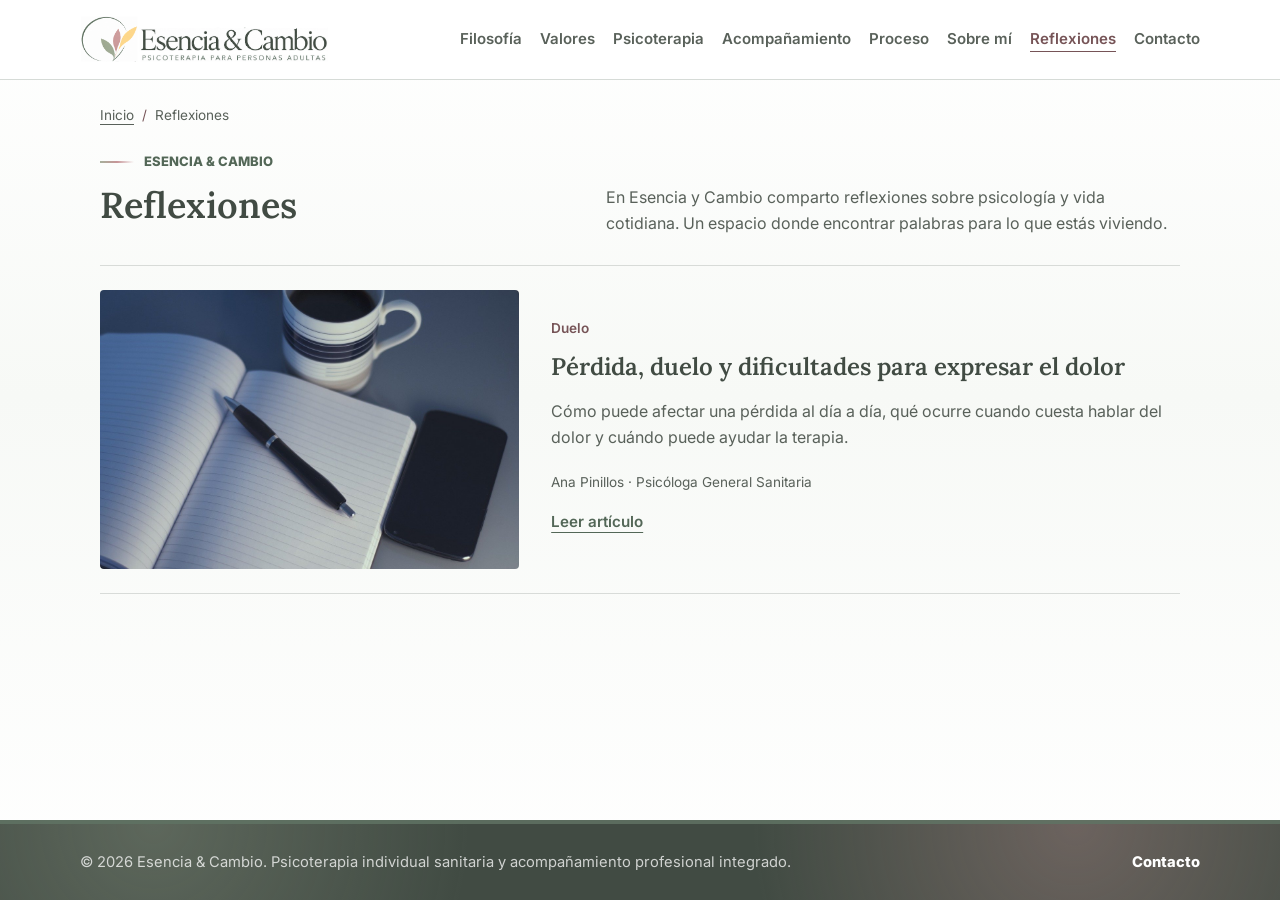
==== commit 7efe60fb: "Mejora distribución y justifica el artículo de duelo" ====
--- a/reflexiones/index.html
+++ b/reflexiones/index.html
@@ -21,6 +21,7 @@
     <link rel="stylesheet" href="../css/styles-identidad.css?v=20261005" />
     <link rel="stylesheet" href="../css/reflexiones.css?v=20261027" />
     <link rel="stylesheet" href="../css/tipografia.css?v=20261029" />
+    <link rel="stylesheet" href="../css/distribucion.css?v=20261029" />
     <script type="application/ld+json">
       {
         "@context": "https://schema.org",
--- a/css/distribucion.css
+++ b/css/distribucion.css
@@ -0,0 +1,296 @@
+:root {
+  --ec-content-width: 1120px;
+}
+
+.site-header,
+.site-footer,
+.hero,
+.section {
+  padding-inline: max(24px, calc((100% - var(--ec-content-width)) / 2));
+}
+
+.section {
+  padding-block: 40px;
+}
+
+.section:not(.hero)::before {
+  display: none;
+}
+
+.intro,
+.philosophy,
+.band,
+.process,
+.about,
+.trust,
+.reflections-home {
+  background: transparent;
+}
+
+.section-heading {
+  width: 100%;
+  padding: 0;
+  border: 0;
+}
+
+.section-heading::after {
+  display: none;
+}
+
+.intro-grid {
+  grid-template-columns: minmax(0, 0.95fr) minmax(0, 1.05fr);
+  align-items: start;
+}
+
+.intro-grid > p,
+.workspace-copy,
+.contact-copy {
+  padding: 0;
+  border: 0;
+  background: transparent;
+  box-shadow: none;
+}
+
+.intro-grid > p {
+  margin: 0;
+}
+
+.sheet-divider {
+  height: 0;
+  margin-block: 32px;
+  border-top: 1px solid var(--line);
+  background: none;
+}
+
+.workspace {
+  grid-template-columns: minmax(0, 0.85fr) minmax(0, 1.15fr);
+  padding: 0;
+  border: 0;
+  background: transparent;
+  box-shadow: none;
+}
+
+.workspace-photo {
+  aspect-ratio: 4 / 3;
+}
+
+.workspace-photo img {
+  height: 100%;
+  min-height: 0;
+}
+
+.services-layout {
+  grid-template-columns: minmax(0, 1.2fr) minmax(0, 0.8fr);
+  align-items: center;
+}
+
+.phase-grid {
+  grid-template-columns: repeat(2, minmax(0, 1fr));
+}
+
+.phase-grid article {
+  display: grid;
+  grid-template-columns: 42px minmax(0, 1fr);
+  gap: 8px 16px;
+  align-content: start;
+}
+
+.phase-grid article > span {
+  grid-column: 1;
+  grid-row: 1 / 3;
+  align-self: start;
+  margin: 0;
+}
+
+.phase-grid article > h3,
+.phase-grid article > p {
+  grid-column: 2;
+  margin: 0;
+}
+
+.phase-grid article::after {
+  display: none;
+}
+
+.about {
+  grid-template-columns: 220px minmax(0, 1fr);
+}
+
+.trust {
+  display: grid;
+  grid-template-columns: minmax(0, 0.85fr) minmax(0, 1.15fr);
+  gap: 36px;
+  align-items: start;
+}
+
+.trust-intro {
+  display: block;
+  margin: 0;
+}
+
+.trust-photo {
+  margin-top: 24px;
+  aspect-ratio: 4 / 3;
+}
+
+.trust-photo img {
+  position: absolute;
+  inset: 0;
+  width: 100%;
+  height: 100%;
+  min-height: 0;
+  max-height: none;
+  object-fit: cover;
+}
+
+.trust-grid {
+  grid-template-columns: 1fr;
+}
+
+.trust-grid h3 {
+  max-width: calc(100% - 44px);
+}
+
+.reflections-heading-row .section-heading {
+  max-width: none;
+}
+
+.contact {
+  grid-template-columns: repeat(2, minmax(0, 1fr));
+  align-items: start;
+}
+
+.reading-main {
+  width: min(1080px, calc(100% - 48px));
+}
+
+.article-body p {
+  text-align: justify;
+  text-align-last: start;
+  -webkit-hyphens: auto;
+  hyphens: auto;
+}
+
+@media (min-width: 981px) {
+  .philosophy > .section-heading,
+  #valores > .section-heading,
+  .process > .section-heading,
+  .reflections-heading-row .section-heading,
+  .reflections-page-header {
+    display: grid;
+    grid-template-columns: minmax(0, 0.9fr) minmax(0, 1.1fr);
+    gap: 12px 36px;
+    align-items: start;
+  }
+
+  .philosophy > .section-heading > .section-kicker,
+  #valores > .section-heading > .section-kicker,
+  .process > .section-heading > .section-kicker,
+  .reflections-heading-row .section-heading > .section-kicker,
+  .reflections-page-header > .section-kicker {
+    grid-column: 1 / -1;
+    margin: 0;
+  }
+
+  .philosophy > .section-heading > h2,
+  #valores > .section-heading > h2,
+  .process > .section-heading > h2,
+  .reflections-heading-row .section-heading > h2,
+  .reflections-page-header > h1 {
+    grid-column: 1;
+    grid-row: 2;
+    margin: 0;
+  }
+
+  .philosophy > .section-heading > p:not(.section-kicker),
+  #valores > .section-heading > p:not(.section-kicker),
+  .process > .section-heading > p:not(.section-kicker),
+  .reflections-heading-row .section-heading > p:not(.section-kicker),
+  .reflections-page-header > p:not(.section-kicker) {
+    grid-column: 2;
+    grid-row: 2;
+    margin: 0;
+  }
+
+  .reflections-heading-row {
+    align-items: center;
+  }
+
+  .reflections-page-header {
+    max-width: none;
+  }
+}
+
+@media (max-width: 980px) {
+  .intro-grid,
+  .workspace,
+  .services-layout,
+  .about,
+  .trust,
+  .contact {
+    grid-template-columns: 1fr;
+  }
+
+  .workspace-photo {
+    aspect-ratio: 16 / 9;
+  }
+
+  .trust-intro {
+    display: grid;
+    grid-template-columns: minmax(0, 1fr) minmax(0, 0.8fr);
+    align-items: center;
+    gap: 24px;
+  }
+
+  .trust-photo {
+    margin-top: 0;
+  }
+
+  .trust-grid {
+    grid-template-columns: repeat(2, minmax(0, 1fr));
+  }
+
+  .single-profile-photo {
+    justify-self: start;
+  }
+}
+
+@media (max-width: 680px) {
+  .site-header,
+  .site-footer,
+  .hero,
+  .section {
+    padding-inline: 20px;
+  }
+
+  .section {
+    padding-block: 32px;
+  }
+
+  .phase-grid,
+  .trust-grid {
+    grid-template-columns: 1fr;
+  }
+
+  .phase-grid article {
+    grid-template-columns: 38px minmax(0, 1fr);
+    column-gap: 12px;
+  }
+
+  .trust-intro {
+    display: block;
+  }
+
+  .trust-photo {
+    margin-top: 20px;
+    aspect-ratio: 3 / 2;
+  }
+
+  .single-profile-photo {
+    justify-self: center;
+  }
+
+  .reading-main {
+    width: calc(100% - 40px);
+  }
+}
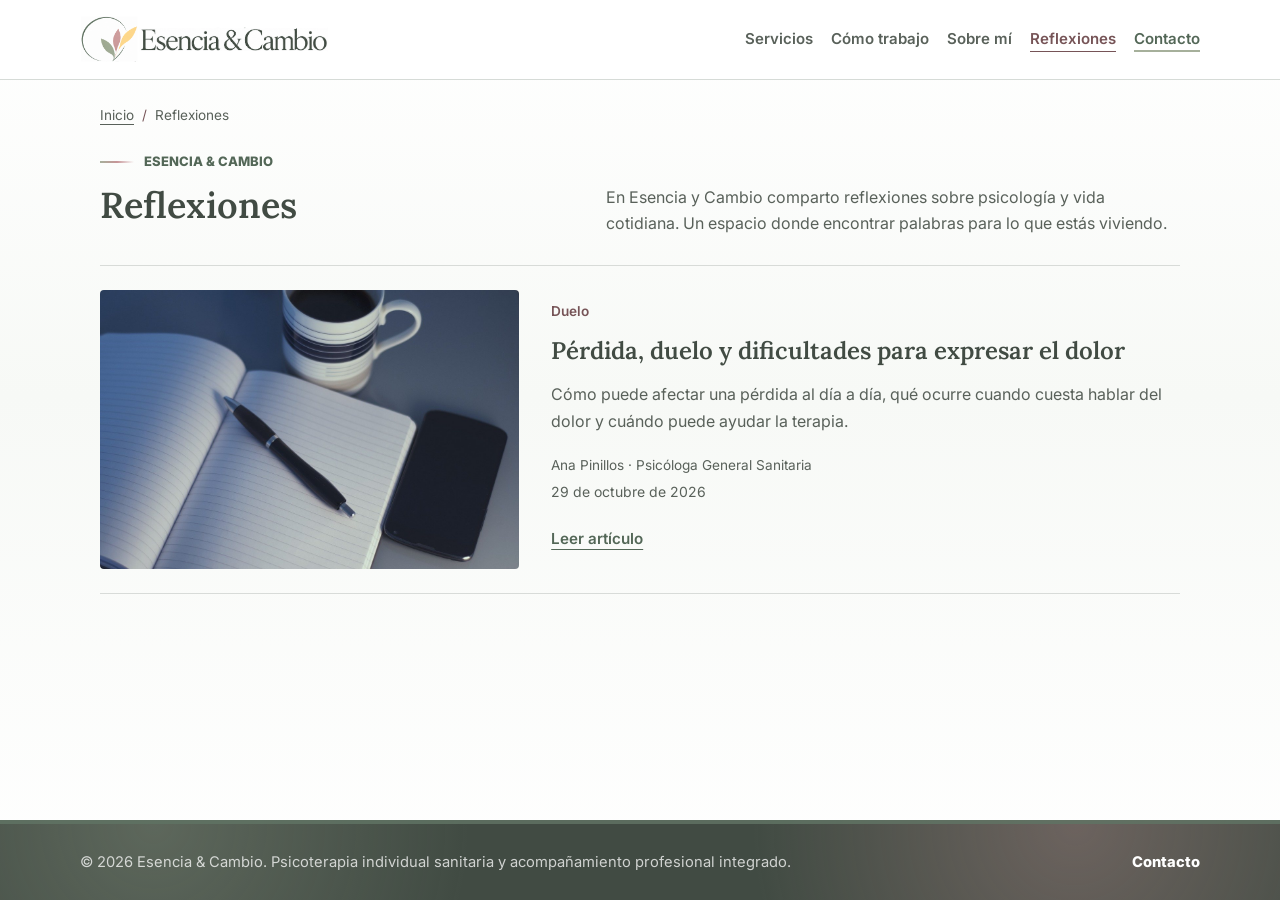
==== commit f14d6a9e: "Publica la nueva presentación de psicoterapia y simplifica el recorrido" ====
--- a/reflexiones/index.html
+++ b/reflexiones/index.html
@@ -2,6 +2,7 @@
 <html lang="es">
   <head>
     <meta charset="utf-8" />
+    <meta name="robots" content="index, follow" />
     <meta name="viewport" content="width=device-width, initial-scale=1" />
     <title>Reflexiones sobre psicología y vida cotidiana | Esencia &amp; Cambio</title>
     <meta name="description" content="Reflexiones sobre psicología y vida cotidiana, por Ana Pinillos, Psicóloga General Sanitaria. Un espacio donde encontrar palabras para lo que estás viviendo." />
@@ -17,11 +18,12 @@
     <link rel="preconnect" href="https://fonts.googleapis.com" />
     <link rel="preconnect" href="https://fonts.gstatic.com" crossorigin />
     <link href="https://fonts.googleapis.com/css2?family=Inter:wght@400;500;600;700&family=Lora:wght@500;600&display=swap" rel="stylesheet" />
-    <link rel="icon" href="../images/logo-ec-hojas-icono.svg" type="image/svg+xml" />
+    <link rel="icon" href="../images/favicon-ec.png" type="image/png" sizes="48x48" />
     <link rel="stylesheet" href="../css/styles-identidad.css?v=20261005" />
     <link rel="stylesheet" href="../css/reflexiones.css?v=20261027" />
     <link rel="stylesheet" href="../css/tipografia.css?v=20261029" />
-    <link rel="stylesheet" href="../css/distribucion.css?v=20261029" />
+    <link rel="stylesheet" href="../css/distribucion.css?v=20261029-r2" />
+    <link rel="stylesheet" href="../css/propuesta-breve.css?v=20261029-r6" />
     <script type="application/ld+json">
       {
         "@context": "https://schema.org",
@@ -50,21 +52,18 @@
     <a class="skip-link" href="#contenido">Saltar al contenido</a>
     <header class="site-header" data-header>
       <a class="brand" href="../index.html" aria-label="Esencia &amp; Cambio. Ir al inicio">
-        <img class="brand-logo" src="../images/logo-ec-hojas-horizontal.svg" alt="Esencia &amp; Cambio" />
+        <img class="brand-logo" src="../images/logo-ec-hojas-sin-descriptor.svg" alt="Esencia &amp; Cambio" />
       </a>
       <button class="menu-toggle" type="button" aria-expanded="false" aria-controls="site-nav">
         <span></span><span></span><span></span>
         <span class="sr-only">Abrir menú</span>
       </button>
       <nav class="site-nav" id="site-nav" aria-label="Navegación principal">
-        <a href="../index.html#filosofia">Filosofía</a>
-        <a href="../index.html#valores">Valores</a>
-        <a href="../index.html#terapia">Psicoterapia</a>
-        <a href="../index.html#acompanamiento">Acompañamiento</a>
-        <a href="../index.html#proceso">Proceso</a>
+        <a href="../index.html#servicios">Servicios</a>
+        <a href="../index.html#valores">Cómo trabajo</a>
         <a href="../index.html#ana">Sobre mí</a>
         <a href="index.html" aria-current="page">Reflexiones</a>
-        <a href="../index.html#contacto">Contacto</a>
+        <a class="nav-contact" href="../index.html#contacto">Contacto</a>
       </nav>
     </header>
     <main class="reading-main" id="contenido">
@@ -88,6 +87,7 @@
           <h2 id="reflection-title"><a href="perdida-duelo-expresar-dolor.html">Pérdida, duelo y dificultades para expresar el dolor</a></h2>
           <p>Cómo puede afectar una pérdida al día a día, qué ocurre cuando cuesta hablar del dolor y cuándo puede ayudar la terapia.</p>
           <p class="reflection-author">Ana Pinillos · Psicóloga General Sanitaria</p>
+          <p class="reflection-date"><time datetime="2026-10-29">29 de octubre de 2026</time></p>
           <a class="reading-link" href="perdida-duelo-expresar-dolor.html">Leer artículo<span class="sr-only">: Pérdida, duelo y dificultades para expresar el dolor</span></a>
         </div>
       </article>
--- a/css/distribucion.css
+++ b/css/distribucion.css
@@ -63,7 +63,7 @@
 }
 
 .workspace {
-  grid-template-columns: minmax(0, 0.85fr) minmax(0, 1.15fr);
+  grid-template-columns: minmax(0, 0.78fr) minmax(0, 1.22fr);
   padding: 0;
   border: 0;
   background: transparent;
@@ -71,12 +71,31 @@
 }
 
 .workspace-photo {
-  aspect-ratio: 4 / 3;
+  aspect-ratio: 3 / 2;
 }
 
 .workspace-photo img {
+  position: absolute;
+  inset: 0;
+  width: 100%;
   height: 100%;
   min-height: 0;
+  max-height: none;
+}
+
+.quote-row {
+  grid-template-columns: minmax(0, 1.1fr) minmax(0, 0.9fr);
+  align-items: center;
+  gap: 28px;
+}
+
+.quote-row blockquote {
+  padding: 24px;
+}
+
+.reflection-list p {
+  min-height: 0;
+  padding: 12px 16px;
 }
 
 .services-layout {
@@ -130,7 +149,7 @@
 
 .trust-photo {
   margin-top: 24px;
-  aspect-ratio: 4 / 3;
+  aspect-ratio: 3 / 2;
 }
 
 .trust-photo img {
@@ -224,6 +243,7 @@
 @media (max-width: 980px) {
   .intro-grid,
   .workspace,
+  .quote-row,
   .services-layout,
   .about,
   .trust,
--- a/css/propuesta-breve.css
+++ b/css/propuesta-breve.css
@@ -0,0 +1,327 @@
+.brief-proposal .hero {
+  min-height: 0;
+  padding-block: 48px;
+}
+
+.brief-proposal .hero-copy {
+  max-width: 620px;
+  margin-bottom: 18px;
+}
+
+.brief-proposal .hero-introduction {
+  margin-bottom: 0;
+}
+
+.brief-proposal .hero h1 {
+  font-size: 2.5rem;
+}
+
+.brief-proposal .hero::after {
+  background: linear-gradient(90deg, rgba(255, 255, 255, 0.97), rgba(255, 255, 255, 0.94) 50%, rgba(255, 255, 255, 0.16));
+}
+
+.site-nav .nav-contact {
+  color: var(--brand-green-ink);
+  text-decoration: underline;
+  text-decoration-color: var(--brand-sage);
+  text-underline-offset: 6px;
+  text-decoration-thickness: 2px;
+}
+
+.brief-services-heading {
+  display: grid;
+  grid-template-columns: minmax(0, 0.9fr) minmax(0, 1.1fr);
+  gap: 12px 36px;
+  align-items: start;
+}
+
+.brief-services-heading .section-kicker {
+  grid-column: 1 / -1;
+  margin: 0;
+}
+
+.brief-services-heading h2,
+.brief-services-heading > p:last-child {
+  margin: 0;
+}
+
+.brief-therapy-layout {
+  display: grid;
+  grid-template-columns: minmax(0, 0.85fr) minmax(0, 1.15fr);
+  gap: 36px;
+  align-items: center;
+}
+
+.brief-therapy-photo {
+  aspect-ratio: 3 / 2;
+}
+
+.brief-therapy-photo img {
+  position: absolute;
+  inset: 0;
+  width: 100%;
+  height: 100%;
+  min-height: 0;
+  object-fit: cover;
+}
+
+.brief-therapy-copy h3,
+.brief-professional-support h3 {
+  margin: 0 0 14px;
+  font-family: "Lora", Georgia, serif;
+  font-size: 1.5rem;
+  line-height: 1.35;
+  color: var(--brand-mauve-ink);
+}
+
+.brief-therapy-copy > p,
+.brief-professional-support p,
+.brief-special-focus {
+  color: var(--muted);
+}
+
+.brief-therapy-copy .consultation-intro {
+  margin-bottom: 10px;
+}
+
+.brief-consultation-list {
+  display: grid;
+  gap: 8px;
+  margin: 0;
+  padding: 0;
+  list-style: none;
+  color: var(--muted);
+}
+
+.brief-consultation-list li {
+  padding-left: 14px;
+  border-left: 3px solid var(--brand-mauve);
+}
+
+.brief-special-focus {
+  margin: 26px 0 0;
+  padding: 4px 0 4px 18px;
+  border-left: 3px solid var(--brand-mauve);
+}
+
+.brief-special-focus strong {
+  color: var(--brand-mauve-ink);
+}
+
+.brief-professional-support {
+  display: grid;
+  grid-template-columns: minmax(0, 0.65fr) minmax(0, 1.35fr);
+  gap: 28px;
+  margin-top: 26px;
+  padding-top: 24px;
+  border-top: 1px solid var(--line);
+}
+
+.brief-professional-support h3 {
+  margin: 0;
+  padding-left: 16px;
+  border-left: 3px solid var(--brand-sage);
+  font-size: 1.25rem;
+  color: var(--brand-green-ink);
+}
+
+.brief-professional-support p {
+  margin-bottom: 0;
+}
+
+.brief-about {
+  display: grid;
+  grid-template-columns: 220px minmax(0, 1fr);
+  gap: 40px;
+  align-items: center;
+}
+
+.brief-about .single-profile-photo {
+  width: 220px;
+  align-self: center;
+}
+
+.brief-about h2 {
+  margin-bottom: 8px;
+}
+
+.brief-about .brief-qualification {
+  margin-bottom: 18px;
+  color: var(--brand-mauve-ink);
+  font-weight: 600;
+}
+
+.brief-about > div > p:last-child {
+  margin-bottom: 0;
+}
+
+.brief-proposal .brief-contact {
+  grid-template-columns: minmax(0, 0.9fr) minmax(0, 1.1fr);
+  gap: 40px;
+  align-items: center;
+}
+
+.brief-email-contact {
+  margin: 0;
+  min-width: 0;
+}
+
+.brief-email-contact .contact-email {
+  width: fit-content;
+  max-width: 100%;
+  padding: 18px 22px;
+  font-size: 1.125rem;
+  line-height: 1.5;
+}
+
+.session-info {
+  margin-bottom: 0;
+}
+
+.copy-email-row {
+  display: flex;
+  align-items: center;
+  flex-wrap: wrap;
+  gap: 8px 16px;
+  margin-top: 12px;
+  min-height: 44px;
+}
+
+.copy-email {
+  display: inline-flex;
+  align-items: center;
+  justify-content: center;
+  gap: 8px;
+  min-height: 44px;
+  padding: 8px 0;
+  color: var(--brand-green-ink);
+  background: transparent;
+  border: 0;
+  font: inherit;
+  font-weight: 600;
+  cursor: pointer;
+}
+
+.copy-email[hidden] {
+  display: none;
+}
+
+.copy-email:hover {
+  text-decoration: underline;
+  text-underline-offset: 4px;
+}
+
+.copy-email:focus-visible,
+.nav-contact:focus-visible {
+  outline: 2px solid var(--brand-mauve-ink);
+  outline-offset: 4px;
+}
+
+.copy-status,
+.reflection-date,
+.article-date {
+  color: var(--muted);
+  font-size: 0.875rem;
+}
+
+.brief-email-contact .copy-status {
+  padding: 0;
+  border: 0;
+  background: transparent;
+  box-shadow: none;
+  font-weight: 400;
+}
+
+.reflection-feature-copy .reflection-author {
+  margin-bottom: 4px;
+}
+
+.article-date {
+  margin: 16px 0 0;
+}
+
+.brief-footer-links {
+  display: flex;
+  flex-wrap: wrap;
+  gap: 20px;
+}
+
+@media (max-width: 980px) {
+  .brief-services-heading {
+    display: block;
+  }
+
+  .brief-services-heading .section-kicker {
+    margin-bottom: 14px;
+  }
+
+  .brief-services-heading h2 {
+    margin-bottom: 18px;
+  }
+
+  .brief-therapy-layout {
+    gap: 24px;
+  }
+
+  .brief-about {
+    grid-template-columns: 180px minmax(0, 1fr);
+    gap: 28px;
+  }
+
+  .brief-about .single-profile-photo {
+    width: 180px;
+  }
+
+  .brief-proposal .brief-contact {
+    grid-template-columns: repeat(2, minmax(0, 1fr));
+    gap: 28px;
+  }
+
+}
+
+@media (max-width: 680px) {
+  .brief-therapy-layout,
+  .brief-professional-support {
+    grid-template-columns: 1fr;
+    gap: 20px;
+  }
+
+  .brief-proposal .hero h1 {
+    font-size: 1.75rem;
+  }
+
+  .brief-proposal .hero::after {
+    background: rgba(255, 255, 255, 0.9);
+  }
+
+  .brief-therapy-copy h3 {
+    font-size: 1.375rem;
+  }
+
+  .article-body p {
+    text-align: start;
+    hyphens: none;
+    -webkit-hyphens: none;
+  }
+
+  .brief-proposal .hero {
+    min-height: 0;
+    padding-block: 36px;
+  }
+
+  .brief-about,
+  .brief-proposal .brief-contact {
+    grid-template-columns: 1fr;
+    gap: 22px;
+  }
+
+  .brief-about .single-profile-photo {
+    width: 160px;
+    justify-self: start;
+  }
+
+  .brief-email-contact .contact-email {
+    width: 100%;
+    font-size: 1rem;
+  }
+}
